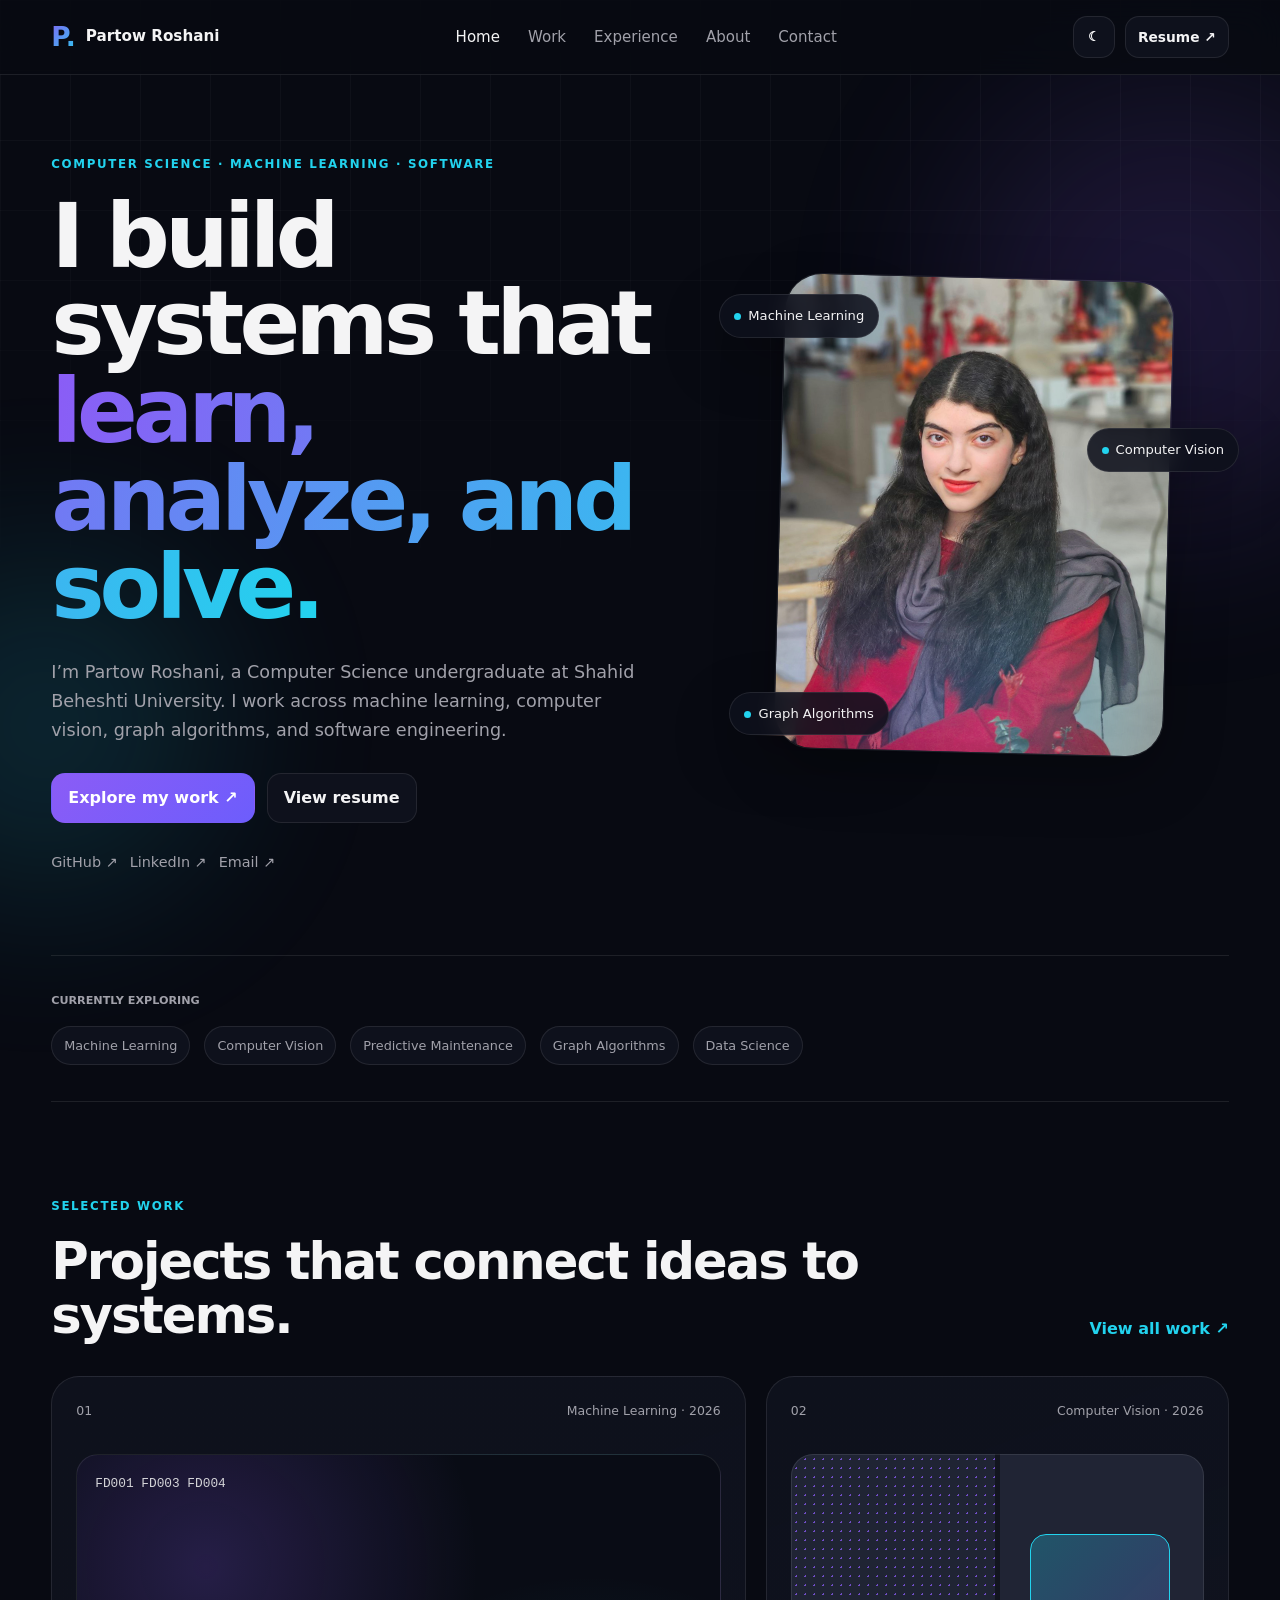
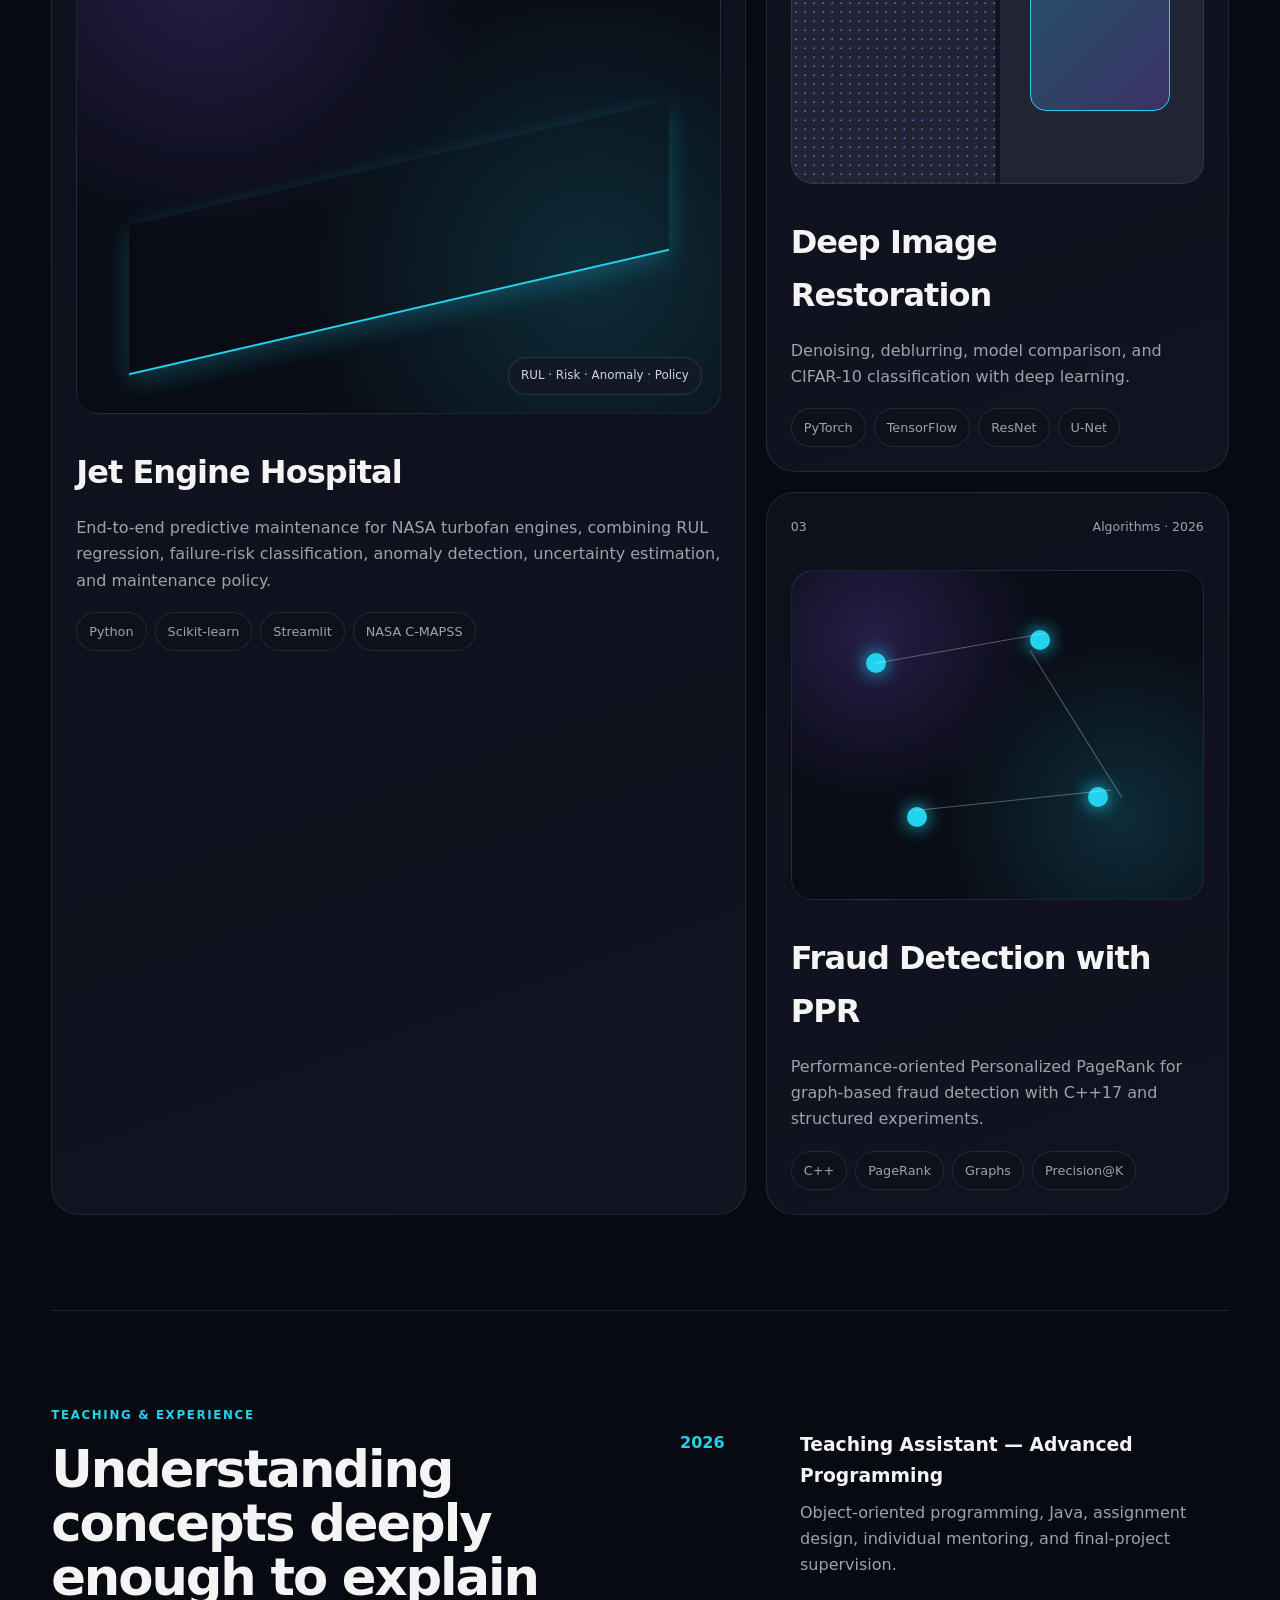
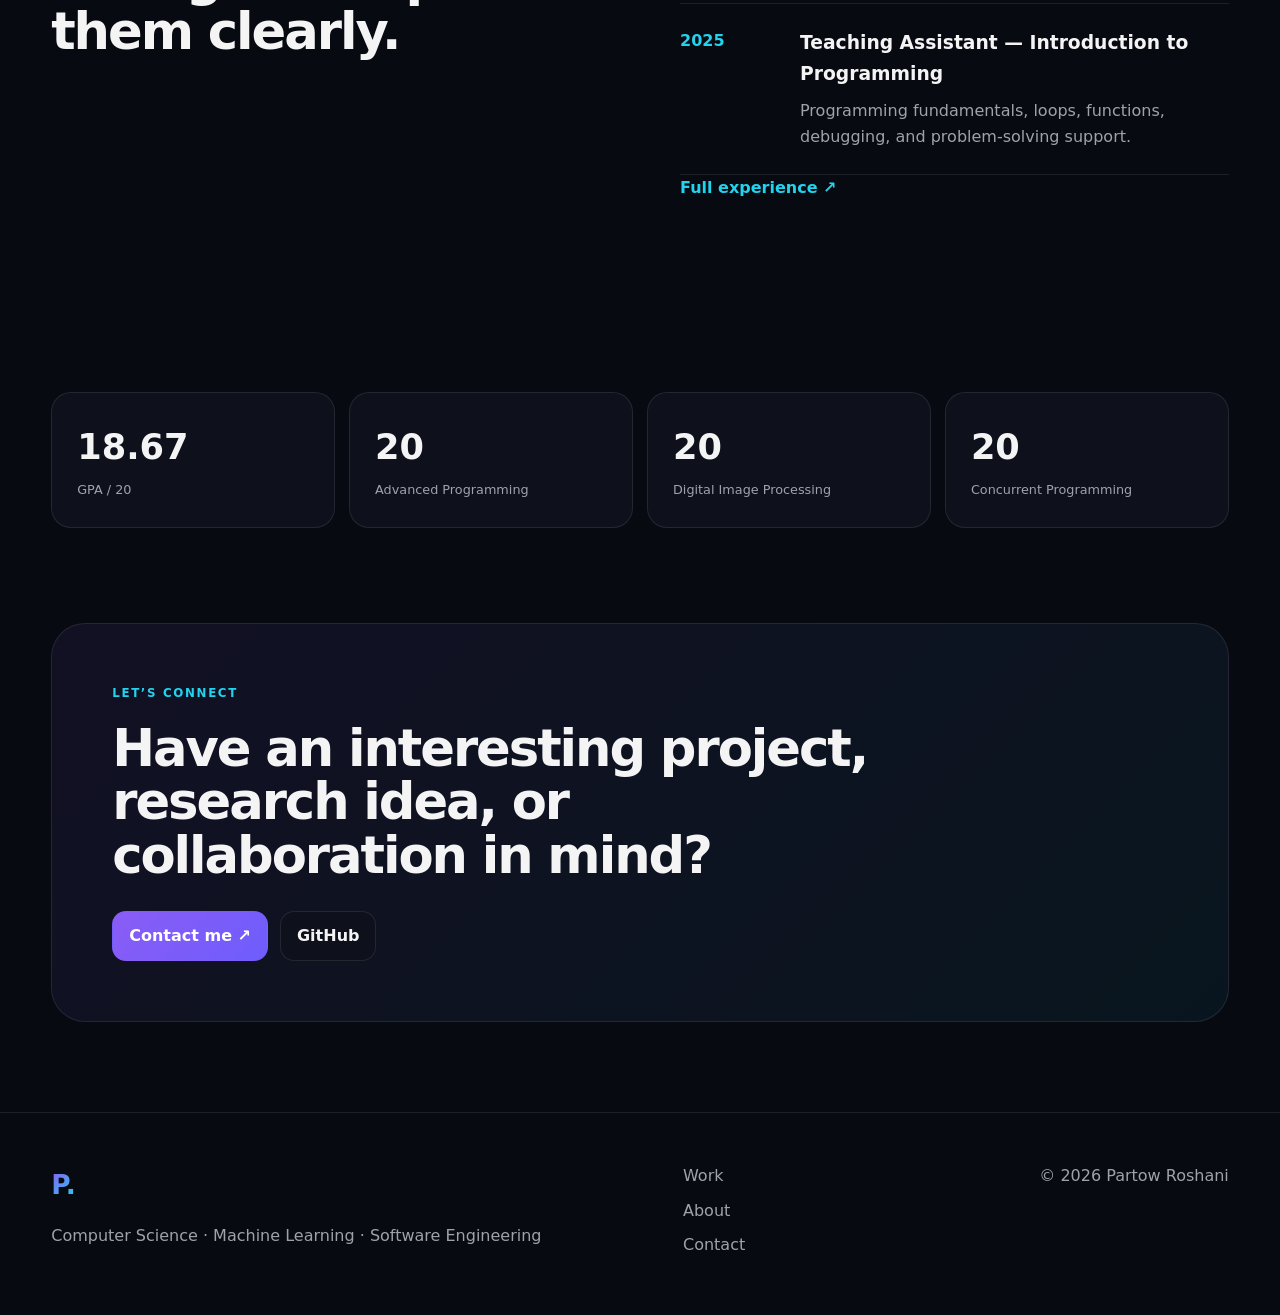
==== index.html @ c3c53855 "Build Portfolio V2" ====
<!doctype html><html lang="en"><head><meta charset="utf-8"><meta name="viewport" content="width=device-width,initial-scale=1"><title>Partow Roshani — Computer Science & Machine Learning</title><meta name="description" content="Partow Roshani — Computer Science undergraduate working on machine learning, computer vision, graph algorithms, and software engineering."><link rel="stylesheet" href="style.css"></head><body>
<div class="ambient ambient-one"></div><div class="ambient ambient-two"></div><div class="grid-noise"></div>
<header class="site-header"><div class="shell nav-wrap">
<a class="brand" href="index.html"><span class="brand-mark">P.</span><span class="brand-name">Partow Roshani</span></a>
<nav class="desktop-nav"><a class="active" href="index.html">Home</a><a class="" href="work.html">Work</a><a class="" href="experience.html">Experience</a><a class="" href="about.html">About</a><a class="" href="contact.html">Contact</a></nav>
<div class="nav-actions"><button id="themeBtn" class="icon-btn" type="button" aria-label="Toggle theme">☾</button><a class="button button-small" href="assets/PartowRoshani-Resume.pdf" target="_blank">Resume ↗</a></div>
</div></header>
<main><section class="hero shell"><div class="hero-copy reveal"><p class="eyebrow">COMPUTER SCIENCE · MACHINE LEARNING · SOFTWARE</p><h1>I build systems that <span class="gradient-text">learn, analyze, and solve.</span></h1><p class="hero-lede">I’m Partow Roshani, a Computer Science undergraduate at Shahid Beheshti University. I work across machine learning, computer vision, graph algorithms, and software engineering.</p><div class="hero-actions"><a class="button button-primary" href="work.html">Explore my work ↗</a><a class="button" href="assets/PartowRoshani-Resume.pdf" target="_blank">View resume</a></div><div class="social-row"><a href="https://github.com/PartowRoshani" target="_blank">GitHub ↗</a><a href="https://www.linkedin.com/in/partowroshani/" target="_blank">LinkedIn ↗</a><a href="mailto:roshanipartow@gmail.com">Email ↗</a></div></div>
<div class="hero-visual reveal"><div class="portrait-frame"><img src="assets/profile-hero.png" alt="Portrait of Partow Roshani"><div class="portrait-glow"></div></div><div class="floating-card card-ml"><span class="mini-dot"></span>Machine Learning</div><div class="floating-card card-cv"><span class="mini-dot"></span>Computer Vision</div><div class="floating-card card-graph"><span class="mini-dot"></span>Graph Algorithms</div><svg class="network" viewBox="0 0 420 420"><g class="network-lines"><line x1="65" y1="70" x2="180" y2="120"/><line x1="180" y1="120" x2="330" y2="80"/><line x1="180" y1="120" x2="240" y2="260"/><line x1="240" y1="260" x2="350" y2="310"/><line x1="240" y1="260" x2="95" y2="330"/></g><g class="network-nodes"><circle cx="65" cy="70" r="6"/><circle cx="180" cy="120" r="8"/><circle cx="330" cy="80" r="5"/><circle cx="240" cy="260" r="8"/><circle cx="350" cy="310" r="6"/><circle cx="95" cy="330" r="5"/></g></svg></div></section>
<section class="shell section section-tight reveal"><div class="section-label">CURRENTLY EXPLORING</div><div class="marquee-row"><span>Machine Learning</span><span>Computer Vision</span><span>Predictive Maintenance</span><span>Graph Algorithms</span><span>Data Science</span></div></section>
<section class="shell section reveal"><div class="section-head"><div><p class="eyebrow">SELECTED WORK</p><h2>Projects that connect ideas to systems.</h2></div><a class="text-link" href="work.html">View all work ↗</a></div><div class="featured-grid">
<a class="project-card project-card-large jet" href="projects/jet-engine-hospital.html"><div class="project-meta"><span>01</span><span>Machine Learning · 2026</span></div><div class="project-visual jet-visual"><div class="chart-line"></div><div class="status-pill">RUL · Risk · Anomaly · Policy</div></div><div class="project-copy"><h3>Jet Engine Hospital</h3><p>End-to-end predictive maintenance for NASA turbofan engines, combining RUL regression, failure-risk classification, anomaly detection, uncertainty estimation, and maintenance policy.</p><div class="tags"><span>Python</span><span>Scikit-learn</span><span>Streamlit</span><span>NASA C-MAPSS</span></div></div></a>
<a class="project-card image" href="projects/deep-image-restoration.html"><div class="project-meta"><span>02</span><span>Computer Vision · 2026</span></div><div class="project-visual image-visual"><div class="pixel-field"></div><div class="restore-window"></div></div><div class="project-copy"><h3>Deep Image Restoration</h3><p>Denoising, deblurring, model comparison, and CIFAR-10 classification with deep learning.</p><div class="tags"><span>PyTorch</span><span>TensorFlow</span><span>ResNet</span><span>U-Net</span></div></div></a>
<a class="project-card graph" href="projects/fraud-detection-ppr.html"><div class="project-meta"><span>03</span><span>Algorithms · 2026</span></div><div class="project-visual graph-visual"><div class="graph-node n1"></div><div class="graph-node n2"></div><div class="graph-node n3"></div><div class="graph-node n4"></div><div class="graph-edge e1"></div><div class="graph-edge e2"></div><div class="graph-edge e3"></div></div><div class="project-copy"><h3>Fraud Detection with PPR</h3><p>Performance-oriented Personalized PageRank for graph-based fraud detection with C++17 and structured experiments.</p><div class="tags"><span>C++</span><span>PageRank</span><span>Graphs</span><span>Precision@K</span></div></div></a>
</div></section>
<section class="shell section split-section reveal"><div><p class="eyebrow">TEACHING & EXPERIENCE</p><h2>Understanding concepts deeply enough to explain them clearly.</h2></div><div class="timeline-preview"><article><span class="timeline-year">2026</span><div><h3>Teaching Assistant — Advanced Programming</h3><p>Object-oriented programming, Java, assignment design, individual mentoring, and final-project supervision.</p></div></article><article><span class="timeline-year">2025</span><div><h3>Teaching Assistant — Introduction to Programming</h3><p>Programming fundamentals, loops, functions, debugging, and problem-solving support.</p></div></article><a class="text-link" href="experience.html">Full experience ↗</a></div></section>
<section class="shell section academic-strip reveal"><div><span class="metric">18.67</span><span class="metric-label">GPA / 20</span></div><div><span class="metric">20</span><span class="metric-label">Advanced Programming</span></div><div><span class="metric">20</span><span class="metric-label">Digital Image Processing</span></div><div><span class="metric">20</span><span class="metric-label">Concurrent Programming</span></div></section>
<section class="shell section cta-panel reveal"><p class="eyebrow">LET’S CONNECT</p><h2>Have an interesting project, research idea, or collaboration in mind?</h2><div class="hero-actions"><a class="button button-primary" href="contact.html">Contact me ↗</a><a class="button" href="https://github.com/PartowRoshani" target="_blank">GitHub</a></div></section></main><footer class="site-footer"><div class="shell footer-grid"><div><span class="brand-mark">P.</span><p>Computer Science · Machine Learning · Software Engineering</p></div><div class="footer-links"><a href="work.html">Work</a><a href="about.html">About</a><a href="contact.html">Contact</a></div><div class="footer-copy">© <span id="year"></span> Partow Roshani</div></div></footer><script src="script.js"></script></body></html>
---- style.css ----
:root{
  --bg:#080a12;--surface:#0e111c;--surface2:#151927;--text:#f4f4f5;--muted:#a1a1aa;
  --border:rgba(255,255,255,.09);--primary:#8b5cf6;--secondary:#22d3ee;--shadow:0 20px 60px rgba(0,0,0,.28);
}
:root[data-theme="light"]{
  --bg:#f6f7fb;--surface:#fff;--surface2:#eef1f7;--text:#111827;--muted:#5b6474;
  --border:rgba(17,24,39,.10);--shadow:0 20px 60px rgba(30,41,59,.10);
}
*{box-sizing:border-box}html{scroll-behavior:smooth}body{margin:0;background:var(--bg);color:var(--text);font-family:Inter,ui-sans-serif,system-ui,-apple-system,Segoe UI,Roboto,Arial;line-height:1.65;overflow-x:hidden}
a{color:inherit;text-decoration:none}.shell{width:min(1180px,92%);margin:auto}.site-header{position:sticky;top:0;z-index:20;background:color-mix(in srgb,var(--bg) 82%,transparent);backdrop-filter:blur(18px);border-bottom:1px solid var(--border)}
.nav-wrap{height:74px;display:flex;align-items:center;justify-content:space-between;gap:22px}.brand{display:flex;align-items:center;gap:10px;font-weight:800}.brand-mark{font-size:1.65rem;font-weight:900;background:linear-gradient(135deg,var(--primary),var(--secondary));-webkit-background-clip:text;color:transparent}.brand-name{font-size:.95rem}
.desktop-nav{display:flex;gap:28px;color:var(--muted);font-size:.94rem}.desktop-nav a:hover,.desktop-nav a.active{color:var(--text)}.nav-actions{display:flex;gap:10px;align-items:center}
.button,.icon-btn{display:inline-flex;align-items:center;justify-content:center;gap:8px;border:1px solid var(--border);background:var(--surface);color:var(--text);padding:11px 16px;border-radius:14px;font-weight:700;cursor:pointer;transition:.2s transform,.2s border-color}.button:hover,.icon-btn:hover{transform:translateY(-2px);border-color:color-mix(in srgb,var(--primary) 55%,var(--border))}
.button-primary{background:linear-gradient(135deg,var(--primary),#6d5dfc);border-color:transparent;color:white}.button-small{padding:9px 12px;font-size:.86rem}.icon-btn{width:42px;height:42px;padding:0}
.ambient{position:fixed;border-radius:50%;filter:blur(100px);opacity:.16;pointer-events:none;z-index:-2}.ambient-one{width:430px;height:430px;background:var(--primary);right:-110px;top:90px}.ambient-two{width:330px;height:330px;background:var(--secondary);left:-120px;top:560px}.grid-noise{position:fixed;inset:0;pointer-events:none;z-index:-3;background-image:linear-gradient(var(--border) 1px,transparent 1px),linear-gradient(90deg,var(--border) 1px,transparent 1px);background-size:70px 70px;mask-image:linear-gradient(to bottom,rgba(0,0,0,.42),transparent 72%)}
.hero{min-height:calc(100vh - 74px);display:grid;grid-template-columns:1.08fr .92fr;gap:70px;align-items:center;padding:80px 0}.eyebrow{letter-spacing:.14em;font-size:.74rem;font-weight:800;color:var(--secondary);margin:0 0 18px}.hero h1,.page-hero h1{font-size:clamp(3rem,7vw,6.5rem);line-height:.98;letter-spacing:-.055em;margin:0 0 26px;max-width:920px}.gradient-text{background:linear-gradient(100deg,var(--primary),var(--secondary));-webkit-background-clip:text;color:transparent}.hero-lede{font-size:1.1rem;color:var(--muted);max-width:680px}.hero-actions,.social-row{display:flex;gap:12px;flex-wrap:wrap;margin-top:28px}.social-row{font-size:.9rem;color:var(--muted)}.social-row a:hover{color:var(--text)}
.hero-visual{position:relative;min-height:580px;display:grid;place-items:center}.portrait-frame{position:relative;width:min(390px,80vw);aspect-ratio:.82;border-radius:38px;overflow:hidden;border:1px solid var(--border);box-shadow:var(--shadow);transform:rotate(1.5deg)}.portrait-frame img{width:100%;height:100%;object-fit:cover}.portrait-glow{position:absolute;inset:auto 10% -15% 10%;height:45%;background:linear-gradient(90deg,var(--primary),var(--secondary));filter:blur(60px);opacity:.32}
.network{position:absolute;width:96%;height:96%;z-index:-1}.network-lines line{stroke:color-mix(in srgb,var(--secondary) 45%,transparent);stroke-width:1.3}.network-nodes circle{fill:var(--secondary);filter:drop-shadow(0 0 7px var(--secondary))}
.floating-card{position:absolute;background:color-mix(in srgb,var(--surface) 88%,transparent);border:1px solid var(--border);padding:10px 14px;border-radius:999px;font-size:.82rem;box-shadow:var(--shadow);backdrop-filter:blur(12px)}.card-ml{top:12%;left:0}.card-cv{right:-2%;top:35%}.card-graph{left:2%;bottom:12%}.mini-dot{display:inline-block;width:7px;height:7px;background:var(--secondary);border-radius:50%;margin-right:7px}
.section{padding:95px 0}.section-tight{padding:36px 0;border-top:1px solid var(--border);border-bottom:1px solid var(--border)}.section-label{font-size:.7rem;font-weight:800;color:var(--muted);margin-bottom:16px}.marquee-row{display:flex;flex-wrap:wrap;gap:14px}.marquee-row span,.tags span,.skill-chip{padding:8px 12px;border:1px solid var(--border);border-radius:999px;background:var(--surface);font-size:.8rem;color:var(--muted)}
.section-head{display:flex;justify-content:space-between;align-items:end;gap:30px;margin-bottom:34px}.section-head h2,.split-section h2,.cta-panel h2{font-size:clamp(2rem,4vw,4rem);letter-spacing:-.04em;line-height:1.05;margin:0;max-width:820px}.text-link{color:var(--secondary);font-weight:700}
.featured-grid{display:grid;grid-template-columns:1.2fr .8fr;gap:20px}.project-card{display:block;border:1px solid var(--border);background:linear-gradient(160deg,var(--surface),color-mix(in srgb,var(--surface2) 70%,transparent));border-radius:28px;padding:24px;overflow:hidden;min-height:460px;transition:.25s transform,.25s border-color}.project-card:hover{transform:translateY(-6px);border-color:color-mix(in srgb,var(--primary) 50%,var(--border))}.project-card-large{grid-row:span 2;min-height:940px}.project-meta{display:flex;justify-content:space-between;color:var(--muted);font-size:.78rem}.project-visual{height:330px;margin:32px 0;border-radius:22px;border:1px solid var(--border);position:relative;overflow:hidden;background:radial-gradient(circle at 20% 20%,rgba(139,92,246,.22),transparent 40%),radial-gradient(circle at 80% 75%,rgba(34,211,238,.16),transparent 45%),#090c15}.project-card-large .project-visual{height:560px}.project-copy h3{font-size:2rem;margin:8px 0 10px;letter-spacing:-.03em}.project-copy p{color:var(--muted)}.tags{display:flex;gap:8px;flex-wrap:wrap;margin-top:18px}
.jet-visual:before{content:"FD001   FD003   FD004";position:absolute;top:18px;left:18px;color:#d4d4d8;font-family:monospace;font-size:.8rem}.chart-line{position:absolute;left:8%;right:8%;bottom:18%;height:150px;border-bottom:2px solid #22d3ee;transform:skewY(-13deg);box-shadow:0 8px 26px rgba(34,211,238,.25)}.status-pill{position:absolute;right:18px;bottom:18px;background:#111827;border:1px solid rgba(255,255,255,.12);padding:8px 12px;border-radius:999px;font-size:.74rem;color:#d4d4d8}
.image-visual{background:linear-gradient(90deg,#202434 0 49.5%,#12151e 49.5% 50.5%,#202434 50.5%)}.pixel-field{position:absolute;inset:0 50% 0 0;background-image:radial-gradient(circle,rgba(139,92,246,.75) 1px,transparent 1px);background-size:9px 9px}.restore-window{position:absolute;width:34%;height:54%;right:8%;top:24%;border:1px solid var(--secondary);border-radius:16px;background:linear-gradient(135deg,rgba(34,211,238,.28),rgba(139,92,246,.25))}
.graph-visual .graph-node{position:absolute;width:20px;height:20px;border-radius:50%;background:var(--secondary);box-shadow:0 0 18px var(--secondary)}.n1{left:18%;top:25%}.n2{left:58%;top:18%}.n3{left:72%;top:66%}.n4{left:28%;top:72%}.graph-edge{position:absolute;height:1px;background:rgba(255,255,255,.3);transform-origin:left center}.e1{width:42%;left:20%;top:28%;transform:rotate(-10deg)}.e2{width:42%;left:58%;top:24%;transform:rotate(58deg)}.e3{width:48%;left:30%;top:73%;transform:rotate(-6deg)}
.split-section{display:grid;grid-template-columns:1fr 1fr;gap:80px;border-top:1px solid var(--border)}.timeline-preview article,.timeline-item{display:grid;grid-template-columns:100px 1fr;gap:20px;padding:24px 0;border-bottom:1px solid var(--border)}.timeline-year{color:var(--secondary);font-weight:800}.timeline-preview h3,.timeline-item h3{margin:0 0 8px}.timeline-preview p,.timeline-item p{margin:0;color:var(--muted)}
.academic-strip{display:grid;grid-template-columns:repeat(4,1fr);gap:14px}.academic-strip>div{padding:25px;border:1px solid var(--border);border-radius:20px;background:var(--surface)}.metric{display:block;font-size:2.2rem;font-weight:900}.metric-label{font-size:.8rem;color:var(--muted)}
.cta-panel{border:1px solid var(--border);border-radius:34px;background:linear-gradient(135deg,rgba(139,92,246,.08),rgba(34,211,238,.06));padding:60px;margin-bottom:90px}
.page-hero{padding:110px 0 60px}.page-hero p.lede{max-width:760px;color:var(--muted);font-size:1.1rem}.work-grid{display:grid;grid-template-columns:repeat(2,1fr);gap:20px}.work-grid .project-card{min-height:520px}.case-hero-image{width:100%;border:1px solid var(--border);border-radius:28px;margin:32px 0 70px;box-shadow:var(--shadow)}.case-meta{display:grid;grid-template-columns:repeat(4,1fr);gap:12px;margin:30px 0}.case-meta div{padding:18px;border:1px solid var(--border);border-radius:16px;background:var(--surface)}.case-meta span{display:block;color:var(--muted);font-size:.76rem;margin-bottom:5px}.case-section{padding:55px 0;border-top:1px solid var(--border)}.case-section h2{font-size:2.2rem;margin:0 0 20px}.case-section p{color:var(--muted);max-width:850px}.case-grid{display:grid;grid-template-columns:repeat(2,1fr);gap:18px;margin-top:25px}.case-grid img{width:100%;border-radius:18px;border:1px solid var(--border);background:white}.pipeline{display:grid;grid-template-columns:repeat(4,1fr);gap:10px;margin-top:28px}.pipeline span{padding:18px;border:1px solid var(--border);border-radius:16px;background:var(--surface);text-align:center;font-size:.83rem}
.about-grid{display:grid;grid-template-columns:.8fr 1.2fr;gap:60px;align-items:start}.about-photo{width:100%;border-radius:30px;border:1px solid var(--border);box-shadow:var(--shadow)}.bio-card{padding:30px;border:1px solid var(--border);border-radius:24px;background:var(--surface)}.bio-card h2{font-size:2.3rem;margin-top:0}.bio-card p{color:var(--muted)}.skill-groups{display:grid;grid-template-columns:repeat(2,1fr);gap:16px}.skill-group{padding:22px;border:1px solid var(--border);border-radius:20px;background:var(--surface)}.skill-group h3{margin-top:0}.skill-row{display:flex;gap:8px;flex-wrap:wrap}
.contact-grid{display:grid;grid-template-columns:1fr 1fr;gap:40px}.contact-card{padding:28px;border:1px solid var(--border);border-radius:24px;background:var(--surface)}.contact-card a{display:block;padding:12px 0;border-bottom:1px solid var(--border);color:var(--secondary)}
.site-footer{border-top:1px solid var(--border);padding:50px 0;color:var(--muted)}.footer-grid{display:grid;grid-template-columns:1.4fr .6fr .6fr;gap:30px}.footer-links{display:flex;flex-direction:column;gap:8px}.footer-copy{text-align:right}
.reveal{opacity:0;transform:translateY(24px);transition:opacity .7s ease,transform .7s ease}.reveal.visible{opacity:1;transform:none}
@media(max-width:900px){.desktop-nav{display:none}.hero,.split-section,.about-grid,.contact-grid{grid-template-columns:1fr}.hero{padding-top:50px}.hero-visual{min-height:480px}.featured-grid,.work-grid{grid-template-columns:1fr}.project-card-large{grid-row:auto;min-height:650px}.project-card-large .project-visual{height:400px}.academic-strip{grid-template-columns:repeat(2,1fr)}.case-meta{grid-template-columns:repeat(2,1fr)}.case-grid{grid-template-columns:1fr}.pipeline{grid-template-columns:repeat(2,1fr)}.footer-grid{grid-template-columns:1fr}.footer-copy{text-align:left}}
@media(max-width:580px){.brand-name{display:none}.hero h1,.page-hero h1{font-size:3.1rem}.hero-visual{min-height:410px}.floating-card{font-size:.7rem}.section{padding:70px 0}.section-head{align-items:start;flex-direction:column}.academic-strip,.skill-groups,.case-meta,.pipeline{grid-template-columns:1fr}.cta-panel{padding:34px 24px}.timeline-preview article,.timeline-item{grid-template-columns:1fr}.nav-actions .button-small{display:none}}
@media(prefers-reduced-motion:reduce){*{scroll-behavior:auto!important;transition:none!important}.reveal{opacity:1;transform:none}}
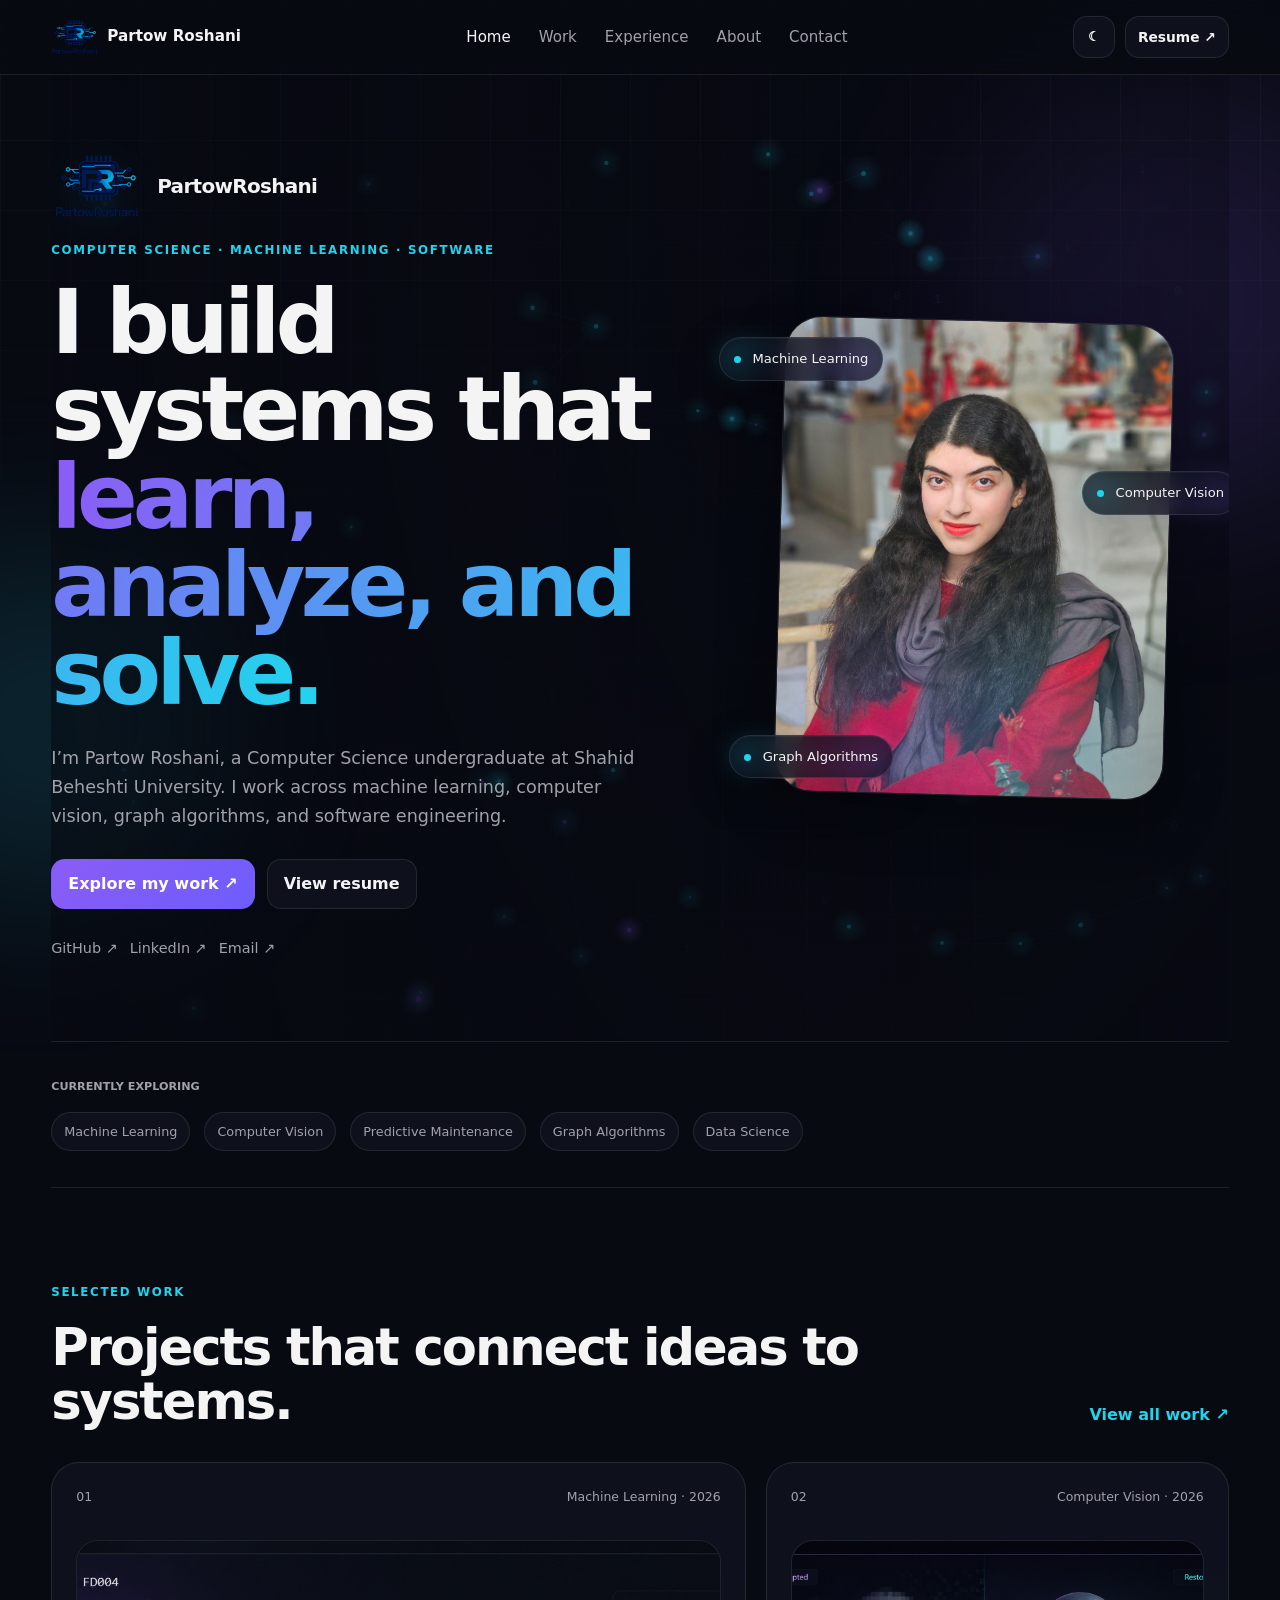
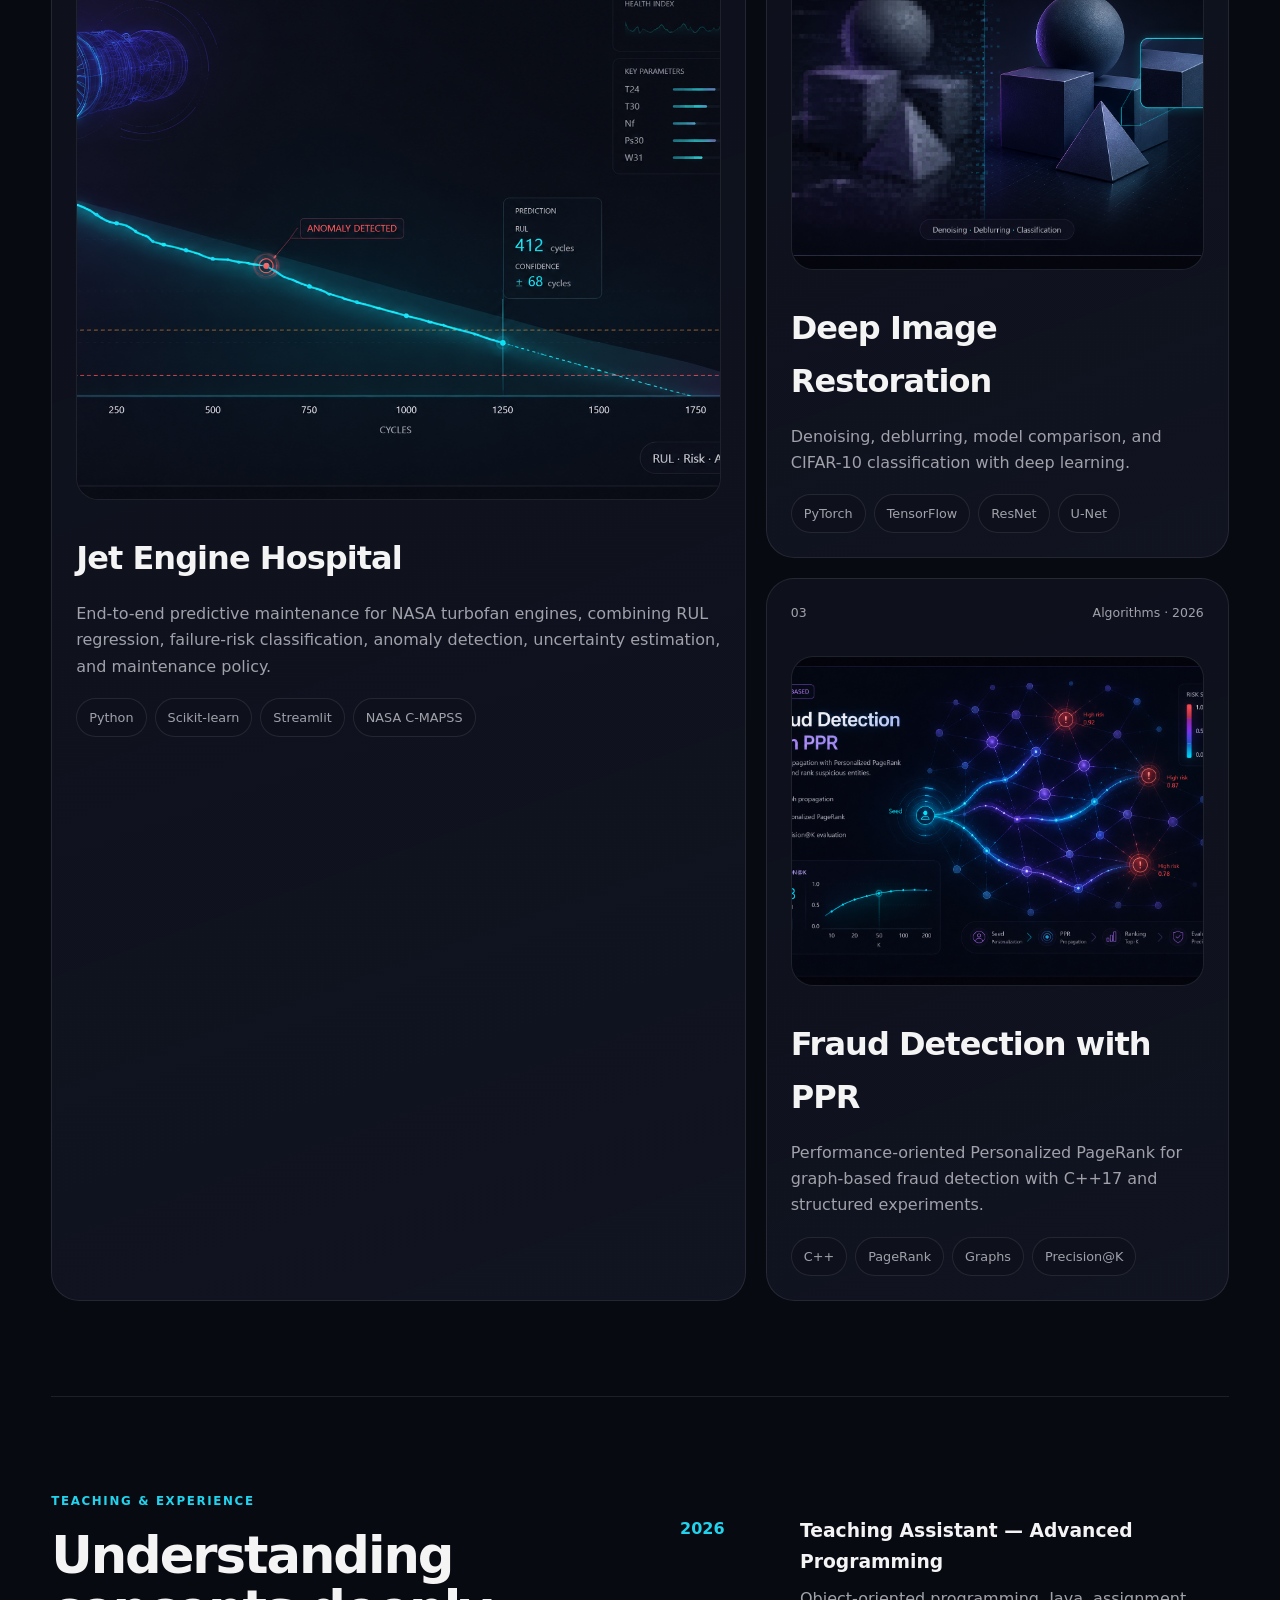
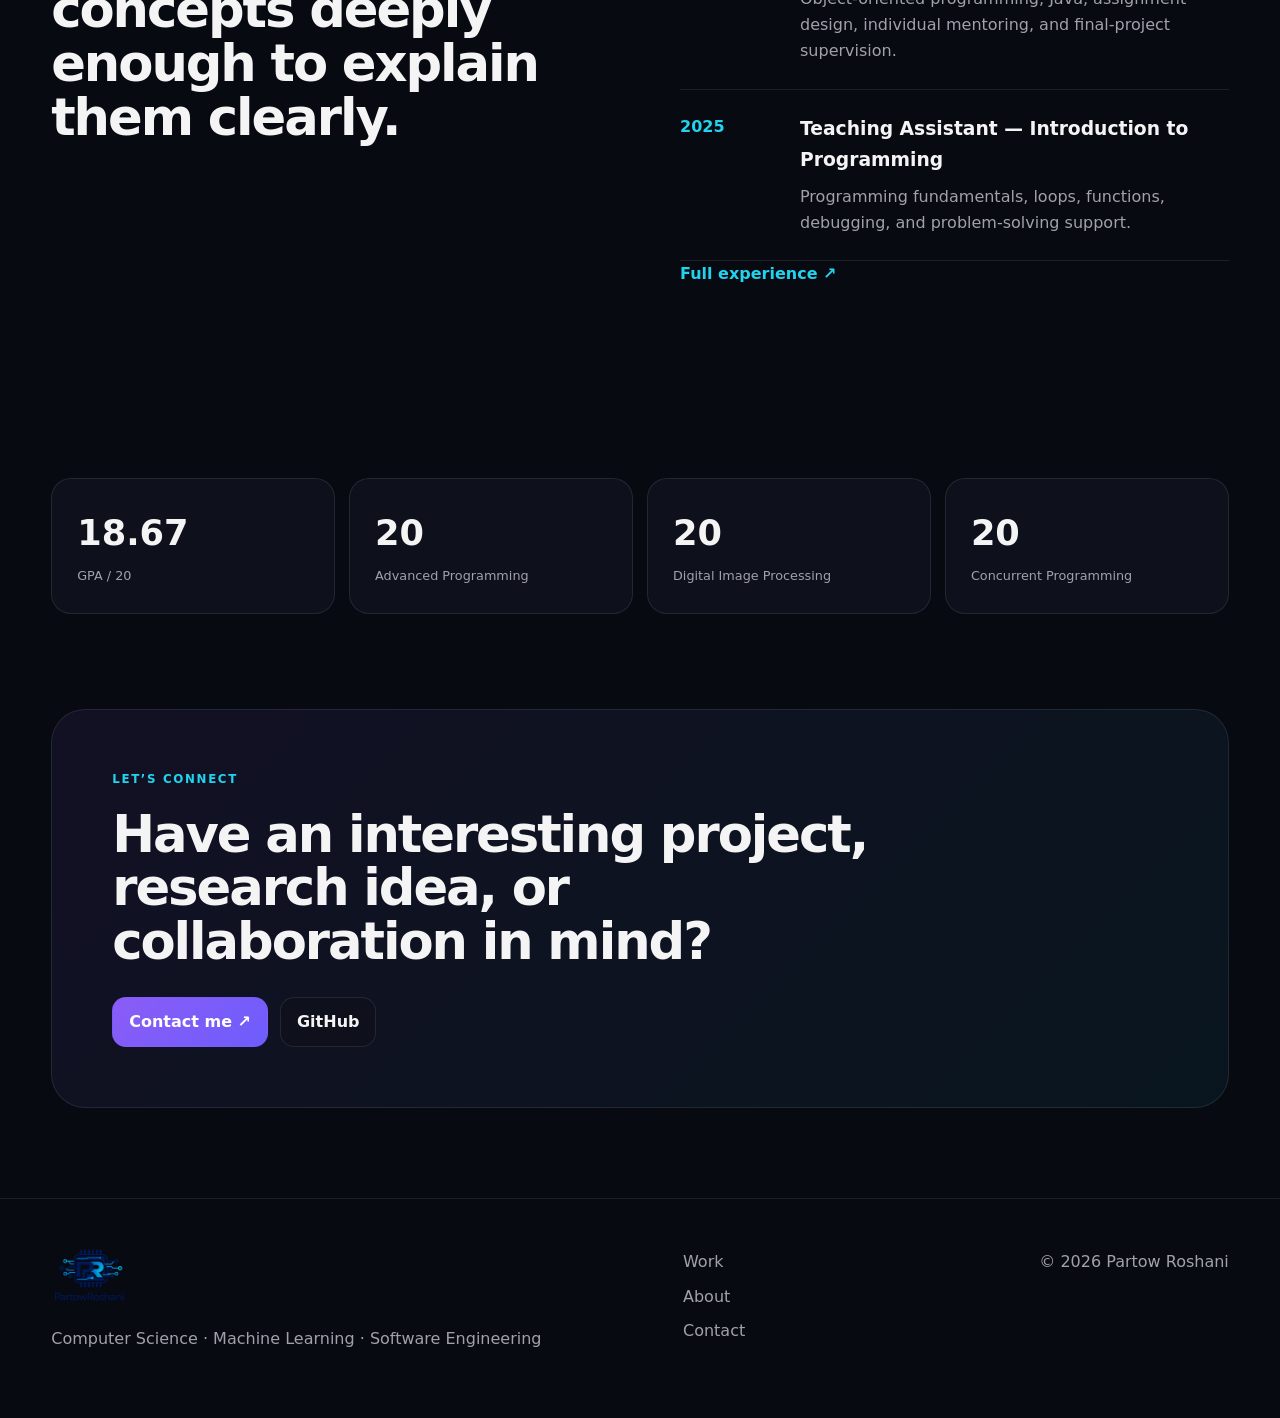
==== commit 9219077e: "Update About page portrait" ====
--- a/index.html
+++ b/index.html
@@ -1,18 +1,670 @@
-<!doctype html><html lang="en"><head><meta charset="utf-8"><meta name="viewport" content="width=device-width,initial-scale=1"><title>Partow Roshani — Computer Science & Machine Learning</title><meta name="description" content="Partow Roshani — Computer Science undergraduate working on machine learning, computer vision, graph algorithms, and software engineering."><link rel="stylesheet" href="style.css"></head><body>
-<div class="ambient ambient-one"></div><div class="ambient ambient-two"></div><div class="grid-noise"></div>
-<header class="site-header"><div class="shell nav-wrap">
-<a class="brand" href="index.html"><span class="brand-mark">P.</span><span class="brand-name">Partow Roshani</span></a>
-<nav class="desktop-nav"><a class="active" href="index.html">Home</a><a class="" href="work.html">Work</a><a class="" href="experience.html">Experience</a><a class="" href="about.html">About</a><a class="" href="contact.html">Contact</a></nav>
-<div class="nav-actions"><button id="themeBtn" class="icon-btn" type="button" aria-label="Toggle theme">☾</button><a class="button button-small" href="assets/PartowRoshani-Resume.pdf" target="_blank">Resume ↗</a></div>
-</div></header>
-<main><section class="hero shell"><div class="hero-copy reveal"><p class="eyebrow">COMPUTER SCIENCE · MACHINE LEARNING · SOFTWARE</p><h1>I build systems that <span class="gradient-text">learn, analyze, and solve.</span></h1><p class="hero-lede">I’m Partow Roshani, a Computer Science undergraduate at Shahid Beheshti University. I work across machine learning, computer vision, graph algorithms, and software engineering.</p><div class="hero-actions"><a class="button button-primary" href="work.html">Explore my work ↗</a><a class="button" href="assets/PartowRoshani-Resume.pdf" target="_blank">View resume</a></div><div class="social-row"><a href="https://github.com/PartowRoshani" target="_blank">GitHub ↗</a><a href="https://www.linkedin.com/in/partowroshani/" target="_blank">LinkedIn ↗</a><a href="mailto:roshanipartow@gmail.com">Email ↗</a></div></div>
-<div class="hero-visual reveal"><div class="portrait-frame"><img src="assets/profile-hero.png" alt="Portrait of Partow Roshani"><div class="portrait-glow"></div></div><div class="floating-card card-ml"><span class="mini-dot"></span>Machine Learning</div><div class="floating-card card-cv"><span class="mini-dot"></span>Computer Vision</div><div class="floating-card card-graph"><span class="mini-dot"></span>Graph Algorithms</div><svg class="network" viewBox="0 0 420 420"><g class="network-lines"><line x1="65" y1="70" x2="180" y2="120"/><line x1="180" y1="120" x2="330" y2="80"/><line x1="180" y1="120" x2="240" y2="260"/><line x1="240" y1="260" x2="350" y2="310"/><line x1="240" y1="260" x2="95" y2="330"/></g><g class="network-nodes"><circle cx="65" cy="70" r="6"/><circle cx="180" cy="120" r="8"/><circle cx="330" cy="80" r="5"/><circle cx="240" cy="260" r="8"/><circle cx="350" cy="310" r="6"/><circle cx="95" cy="330" r="5"/></g></svg></div></section>
-<section class="shell section section-tight reveal"><div class="section-label">CURRENTLY EXPLORING</div><div class="marquee-row"><span>Machine Learning</span><span>Computer Vision</span><span>Predictive Maintenance</span><span>Graph Algorithms</span><span>Data Science</span></div></section>
-<section class="shell section reveal"><div class="section-head"><div><p class="eyebrow">SELECTED WORK</p><h2>Projects that connect ideas to systems.</h2></div><a class="text-link" href="work.html">View all work ↗</a></div><div class="featured-grid">
-<a class="project-card project-card-large jet" href="projects/jet-engine-hospital.html"><div class="project-meta"><span>01</span><span>Machine Learning · 2026</span></div><div class="project-visual jet-visual"><div class="chart-line"></div><div class="status-pill">RUL · Risk · Anomaly · Policy</div></div><div class="project-copy"><h3>Jet Engine Hospital</h3><p>End-to-end predictive maintenance for NASA turbofan engines, combining RUL regression, failure-risk classification, anomaly detection, uncertainty estimation, and maintenance policy.</p><div class="tags"><span>Python</span><span>Scikit-learn</span><span>Streamlit</span><span>NASA C-MAPSS</span></div></div></a>
-<a class="project-card image" href="projects/deep-image-restoration.html"><div class="project-meta"><span>02</span><span>Computer Vision · 2026</span></div><div class="project-visual image-visual"><div class="pixel-field"></div><div class="restore-window"></div></div><div class="project-copy"><h3>Deep Image Restoration</h3><p>Denoising, deblurring, model comparison, and CIFAR-10 classification with deep learning.</p><div class="tags"><span>PyTorch</span><span>TensorFlow</span><span>ResNet</span><span>U-Net</span></div></div></a>
-<a class="project-card graph" href="projects/fraud-detection-ppr.html"><div class="project-meta"><span>03</span><span>Algorithms · 2026</span></div><div class="project-visual graph-visual"><div class="graph-node n1"></div><div class="graph-node n2"></div><div class="graph-node n3"></div><div class="graph-node n4"></div><div class="graph-edge e1"></div><div class="graph-edge e2"></div><div class="graph-edge e3"></div></div><div class="project-copy"><h3>Fraud Detection with PPR</h3><p>Performance-oriented Personalized PageRank for graph-based fraud detection with C++17 and structured experiments.</p><div class="tags"><span>C++</span><span>PageRank</span><span>Graphs</span><span>Precision@K</span></div></div></a>
-</div></section>
-<section class="shell section split-section reveal"><div><p class="eyebrow">TEACHING & EXPERIENCE</p><h2>Understanding concepts deeply enough to explain them clearly.</h2></div><div class="timeline-preview"><article><span class="timeline-year">2026</span><div><h3>Teaching Assistant — Advanced Programming</h3><p>Object-oriented programming, Java, assignment design, individual mentoring, and final-project supervision.</p></div></article><article><span class="timeline-year">2025</span><div><h3>Teaching Assistant — Introduction to Programming</h3><p>Programming fundamentals, loops, functions, debugging, and problem-solving support.</p></div></article><a class="text-link" href="experience.html">Full experience ↗</a></div></section>
-<section class="shell section academic-strip reveal"><div><span class="metric">18.67</span><span class="metric-label">GPA / 20</span></div><div><span class="metric">20</span><span class="metric-label">Advanced Programming</span></div><div><span class="metric">20</span><span class="metric-label">Digital Image Processing</span></div><div><span class="metric">20</span><span class="metric-label">Concurrent Programming</span></div></section>
-<section class="shell section cta-panel reveal"><p class="eyebrow">LET’S CONNECT</p><h2>Have an interesting project, research idea, or collaboration in mind?</h2><div class="hero-actions"><a class="button button-primary" href="contact.html">Contact me ↗</a><a class="button" href="https://github.com/PartowRoshani" target="_blank">GitHub</a></div></section></main><footer class="site-footer"><div class="shell footer-grid"><div><span class="brand-mark">P.</span><p>Computer Science · Machine Learning · Software Engineering</p></div><div class="footer-links"><a href="work.html">Work</a><a href="about.html">About</a><a href="contact.html">Contact</a></div><div class="footer-copy">© <span id="year"></span> Partow Roshani</div></div></footer><script src="script.js"></script></body></html>+<!doctype html>
+<html lang="en">
+<head>
+    <meta charset="utf-8">
+    <meta name="viewport" content="width=device-width,initial-scale=1">
+
+    <title>Partow Roshani — Computer Science & Machine Learning</title>
+
+    <meta
+        name="description"
+        content="Partow Roshani — Computer Science undergraduate working on machine learning, computer vision, graph algorithms, and software engineering."
+    >
+
+    <link rel="stylesheet" href="style.css">
+    <link rel="stylesheet" href="portfolio-v2-enhancements.css">
+    <link rel="stylesheet" href="hero-tech.css">
+</head>
+
+<body>
+
+<div class="ambient ambient-one"></div>
+<div class="ambient ambient-two"></div>
+<div class="grid-noise"></div>
+
+
+<!-- =========================
+     HEADER
+========================= -->
+
+<header class="site-header">
+
+    <div class="shell nav-wrap">
+
+        <a class="brand" href="index.html">
+            <span class="brand-mark"></span>
+            <span class="brand-name">Partow Roshani</span>
+        </a>
+
+        <nav class="desktop-nav">
+            <a class="active" href="index.html">Home</a>
+            <a href="work.html">Work</a>
+            <a href="experience.html">Experience</a>
+            <a href="about.html">About</a>
+            <a href="contact.html">Contact</a>
+        </nav>
+
+        <div class="nav-actions">
+
+            <button
+                id="themeBtn"
+                class="icon-btn"
+                type="button"
+                aria-label="Toggle theme"
+            >
+                ☾
+            </button>
+
+            <a
+                class="button button-small"
+                href="assets/PartowRoshani-Resume.pdf"
+                target="_blank"
+            >
+                Resume ↗
+            </a>
+
+        </div>
+
+    </div>
+
+</header>
+
+
+<main>
+
+
+<!-- =========================
+     HERO
+========================= -->
+
+<section class="hero shell hero-tech">
+
+    <div class="hero-tech-bg" aria-hidden="true">
+        <canvas id="heroTechCanvas"></canvas>
+        <div class="hero-tech-vignette"></div>
+    </div>
+
+    <div class="hero-copy reveal" style="position:relative;z-index:2;">
+
+        <div class="hero-brand-lockup">
+
+            <span class="hero-logo-mark"></span>
+
+            <span class="hero-logo-word">
+                PartowRoshani
+            </span>
+
+        </div>
+
+        <p class="eyebrow">
+            COMPUTER SCIENCE · MACHINE LEARNING · SOFTWARE
+        </p>
+
+        <h1>
+            I build systems that
+            <span class="gradient-text">
+                learn, analyze, and solve.
+            </span>
+        </h1>
+
+        <p class="hero-lede">
+            I’m Partow Roshani, a Computer Science undergraduate at
+            Shahid Beheshti University. I work across machine learning,
+            computer vision, graph algorithms, and software engineering.
+        </p>
+
+        <div class="hero-actions">
+
+            <a
+                class="button button-primary"
+                href="work.html"
+            >
+                Explore my work ↗
+            </a>
+
+            <a
+                class="button"
+                href="assets/PartowRoshani-Resume.pdf"
+                target="_blank"
+            >
+                View resume
+            </a>
+
+        </div>
+
+        <div class="social-row">
+
+            <a
+                href="https://github.com/PartowRoshani"
+                target="_blank"
+            >
+                GitHub ↗
+            </a>
+
+            <a
+                href="https://www.linkedin.com/in/partowroshani/"
+                target="_blank"
+            >
+                LinkedIn ↗
+            </a>
+
+            <a href="mailto:roshanipartow@gmail.com">
+                Email ↗
+            </a>
+
+        </div>
+
+    </div>
+
+
+    <div class="hero-visual reveal" style="position:relative;z-index:2;">
+
+        <div class="portrait-frame">
+
+            <img
+                src="assets/profile-hero.png"
+                alt="Portrait of Partow Roshani"
+            >
+
+            <div class="portrait-glow"></div>
+
+        </div>
+
+
+        <div class="floating-card card-ml">
+            <span class="mini-dot"></span>
+            Machine Learning
+        </div>
+
+        <div class="floating-card card-cv">
+            <span class="mini-dot"></span>
+            Computer Vision
+        </div>
+
+        <div class="floating-card card-graph">
+            <span class="mini-dot"></span>
+            Graph Algorithms
+        </div>
+
+
+        <svg
+            class="network"
+            viewBox="0 0 420 420"
+        >
+
+            <g class="network-lines">
+
+                <line x1="65" y1="70" x2="180" y2="120"/>
+                <line x1="180" y1="120" x2="330" y2="80"/>
+                <line x1="180" y1="120" x2="240" y2="260"/>
+                <line x1="240" y1="260" x2="350" y2="310"/>
+                <line x1="240" y1="260" x2="95" y2="330"/>
+
+            </g>
+
+            <g class="network-nodes">
+
+                <circle cx="65" cy="70" r="6"/>
+                <circle cx="180" cy="120" r="8"/>
+                <circle cx="330" cy="80" r="5"/>
+                <circle cx="240" cy="260" r="8"/>
+                <circle cx="350" cy="310" r="6"/>
+                <circle cx="95" cy="330" r="5"/>
+
+            </g>
+
+        </svg>
+
+    </div>
+
+</section>
+
+
+<!-- =========================
+     CURRENTLY EXPLORING
+========================= -->
+
+<section class="shell section section-tight reveal">
+
+    <div class="section-label">
+        CURRENTLY EXPLORING
+    </div>
+
+    <div class="marquee-row">
+
+        <span>Machine Learning</span>
+        <span>Computer Vision</span>
+        <span>Predictive Maintenance</span>
+        <span>Graph Algorithms</span>
+        <span>Data Science</span>
+
+    </div>
+
+</section>
+
+
+<!-- =========================
+     SELECTED WORK
+========================= -->
+
+<section class="shell section reveal">
+
+    <div class="section-head">
+
+        <div>
+
+            <p class="eyebrow">
+                SELECTED WORK
+            </p>
+
+            <h2>
+                Projects that connect ideas to systems.
+            </h2>
+
+        </div>
+
+        <a
+            class="text-link"
+            href="work.html"
+        >
+            View all work ↗
+        </a>
+
+    </div>
+
+
+    <div class="featured-grid">
+
+
+        <!-- =========================
+             JET ENGINE HOSPITAL
+        ========================= -->
+
+        <a
+            class="project-card project-card-large jet"
+            href="projects/jet-engine-hospital.html"
+        >
+
+            <div class="project-meta">
+
+                <span>01</span>
+                <span>Machine Learning · 2026</span>
+
+            </div>
+
+
+            <div class="project-visual project-visual-image" style="overflow:hidden;background:#090c15;">
+                <img
+                    src="assets/projects/jet-engine/card-visual.png"
+                    alt="Jet Engine Hospital predictive maintenance visual"
+                    style="width:100%;height:100%;object-fit:cover;display:block;border-radius:inherit;"
+                >
+            </div>
+
+
+            <div class="project-copy">
+
+                <h3>
+                    Jet Engine Hospital
+                </h3>
+
+                <p>
+                    End-to-end predictive maintenance for NASA turbofan
+                    engines, combining RUL regression, failure-risk
+                    classification, anomaly detection, uncertainty
+                    estimation, and maintenance policy.
+                </p>
+
+                <div class="tags">
+
+                    <span>Python</span>
+                    <span>Scikit-learn</span>
+                    <span>Streamlit</span>
+                    <span>NASA C-MAPSS</span>
+
+                </div>
+
+            </div>
+
+        </a>
+
+
+        <!-- =========================
+             DEEP IMAGE RESTORATION
+        ========================= -->
+
+        <a
+            class="project-card image"
+            href="projects/deep-image-restoration.html"
+        >
+
+            <div class="project-meta">
+
+                <span>02</span>
+                <span>Computer Vision · 2026</span>
+
+            </div>
+
+
+            <div class="project-visual project-visual-image" style="overflow:hidden;background:#090c15;">
+                <img
+                    src="assets/projects/image-restoration/card-visual.png"
+                    alt="Deep Image Restoration before and after visual"
+                    style="width:100%;height:100%;object-fit:cover;display:block;border-radius:inherit;"
+                >
+            </div>
+
+
+            <div class="project-copy">
+
+                <h3>
+                    Deep Image Restoration
+                </h3>
+
+                <p>
+                    Denoising, deblurring, model comparison, and
+                    CIFAR-10 classification with deep learning.
+                </p>
+
+                <div class="tags">
+
+                    <span>PyTorch</span>
+                    <span>TensorFlow</span>
+                    <span>ResNet</span>
+                    <span>U-Net</span>
+
+                </div>
+
+            </div>
+
+        </a>
+
+
+        <!-- =========================
+             FRAUD DETECTION
+        ========================= -->
+
+        <a
+            class="project-card graph"
+            href="projects/fraud-detection-ppr.html"
+        >
+
+            <div class="project-meta">
+
+                <span>03</span>
+                <span>Algorithms · 2026</span>
+
+            </div>
+
+
+            <div class="project-visual project-visual-image" style="overflow:hidden;background:#090c15;">
+                <img
+                    src="assets/projects/fraud-ppr/card-visual.png"
+                    alt="Fraud Detection with PPR graph-based analytics visual"
+                    style="width:100%;height:100%;object-fit:cover;display:block;border-radius:inherit;"
+                >
+            </div>
+
+
+            <div class="project-copy">
+
+                <h3>
+                    Fraud Detection with PPR
+                </h3>
+
+                <p>
+                    Performance-oriented Personalized PageRank for
+                    graph-based fraud detection with C++17 and
+                    structured experiments.
+                </p>
+
+                <div class="tags">
+
+                    <span>C++</span>
+                    <span>PageRank</span>
+                    <span>Graphs</span>
+                    <span>Precision@K</span>
+
+                </div>
+
+            </div>
+
+        </a>
+
+
+    </div>
+
+</section>
+
+
+<!-- =========================
+     TEACHING
+========================= -->
+
+<section class="shell section split-section reveal">
+
+    <div>
+
+        <p class="eyebrow">
+            TEACHING & EXPERIENCE
+        </p>
+
+        <h2>
+            Understanding concepts deeply enough to explain them clearly.
+        </h2>
+
+    </div>
+
+
+    <div class="timeline-preview">
+
+
+        <article>
+
+            <span class="timeline-year">
+                2026
+            </span>
+
+            <div>
+
+                <h3>
+                    Teaching Assistant — Advanced Programming
+                </h3>
+
+                <p>
+                    Object-oriented programming, Java, assignment
+                    design, individual mentoring, and final-project
+                    supervision.
+                </p>
+
+            </div>
+
+        </article>
+
+
+        <article>
+
+            <span class="timeline-year">
+                2025
+            </span>
+
+            <div>
+
+                <h3>
+                    Teaching Assistant — Introduction to Programming
+                </h3>
+
+                <p>
+                    Programming fundamentals, loops, functions,
+                    debugging, and problem-solving support.
+                </p>
+
+            </div>
+
+        </article>
+
+
+        <a
+            class="text-link"
+            href="experience.html"
+        >
+            Full experience ↗
+        </a>
+
+    </div>
+
+</section>
+
+
+<!-- =========================
+     ACADEMIC
+========================= -->
+
+<section class="shell section academic-strip reveal">
+
+    <div>
+
+        <span class="metric">
+            18.67
+        </span>
+
+        <span class="metric-label">
+            GPA / 20
+        </span>
+
+    </div>
+
+
+    <div>
+
+        <span class="metric">
+            20
+        </span>
+
+        <span class="metric-label">
+            Advanced Programming
+        </span>
+
+    </div>
+
+
+    <div>
+
+        <span class="metric">
+            20
+        </span>
+
+        <span class="metric-label">
+            Digital Image Processing
+        </span>
+
+    </div>
+
+
+    <div>
+
+        <span class="metric">
+            20
+        </span>
+
+        <span class="metric-label">
+            Concurrent Programming
+        </span>
+
+    </div>
+
+</section>
+
+
+<!-- =========================
+     CTA
+========================= -->
+
+<section class="shell section cta-panel reveal">
+
+    <p class="eyebrow">
+        LET’S CONNECT
+    </p>
+
+    <h2>
+        Have an interesting project, research idea, or collaboration
+        in mind?
+    </h2>
+
+    <div class="hero-actions">
+
+        <a
+            class="button button-primary"
+            href="contact.html"
+        >
+            Contact me ↗
+        </a>
+
+        <a
+            class="button"
+            href="https://github.com/PartowRoshani"
+            target="_blank"
+        >
+            GitHub
+        </a>
+
+    </div>
+
+</section>
+
+
+</main>
+
+
+<!-- =========================
+     FOOTER
+========================= -->
+
+<footer class="site-footer">
+
+    <div class="shell footer-grid">
+
+        <div>
+
+            <span class="brand-mark"></span>
+
+            <p>
+                Computer Science · Machine Learning · Software Engineering
+            </p>
+
+        </div>
+
+
+        <div class="footer-links">
+
+            <a href="work.html">
+                Work
+            </a>
+
+            <a href="about.html">
+                About
+            </a>
+
+            <a href="contact.html">
+                Contact
+            </a>
+
+        </div>
+
+
+        <div class="footer-copy">
+
+            © <span id="year"></span> Partow Roshani
+
+        </div>
+
+    </div>
+
+</footer>
+
+
+<script src="hero-tech.js"></script>
+<script src="script.js"></script>
+
+</body>
+</html>
--- a/portfolio-v2-enhancements.css
+++ b/portfolio-v2-enhancements.css
@@ -0,0 +1,55 @@
+/* portfolio-v2 enhancements: brand identity + project-specific visuals */
+.brand-mark{
+  width:46px;height:34px;display:inline-block;flex:0 0 auto;
+  background:url("assets/partowroshani-logo.png") center/contain no-repeat;
+  color:transparent!important;font-size:0!important;
+}
+.site-footer .brand-mark{width:76px;height:52px}
+
+.hero-brand-lockup{display:inline-flex;align-items:center;gap:14px;margin:0 0 24px}
+.hero-logo-mark{
+  width:92px;height:62px;display:block;
+  background:url("assets/partowroshani-logo.png") center/contain no-repeat;
+  filter:drop-shadow(0 10px 24px rgba(34,211,238,.12))
+}
+.hero-logo-word{font-weight:850;letter-spacing:-.035em;font-size:1.25rem}
+
+.project-visual.has-photo{background:#090c15}
+.visual-photo{position:absolute;inset:0;width:100%;height:100%;object-fit:cover}
+.visual-overlay{position:absolute;inset:0;background:linear-gradient(180deg,rgba(8,10,18,.08),rgba(8,10,18,.82))}
+.jet-visual .visual-photo{object-position:center}
+.visual-kicker{position:absolute;top:18px;left:18px;font-family:monospace;font-size:.78rem;color:#e4e4e7;background:rgba(8,10,18,.72);padding:7px 10px;border:1px solid rgba(255,255,255,.12);border-radius:999px}
+.signal-list{position:absolute;left:18px;bottom:18px;display:flex;gap:7px;flex-wrap:wrap;max-width:70%}
+.signal-list span,.image-label{font-size:.72rem;padding:7px 10px;border:1px solid rgba(255,255,255,.14);border-radius:999px;background:rgba(8,10,18,.76);color:#e4e4e7;backdrop-filter:blur(10px)}
+.image-visual .visual-photo{object-fit:cover}
+.image-overlay{background:linear-gradient(90deg,rgba(8,10,18,.34),rgba(8,10,18,.04) 50%,rgba(8,10,18,.34))}
+.image-label{position:absolute;top:18px}.image-label-left{left:18px}.image-label-right{right:18px}
+.restore-divider{position:absolute;top:8%;bottom:8%;left:50%;width:1px;background:linear-gradient(transparent,#22d3ee,transparent);box-shadow:0 0 18px #22d3ee}
+
+.work-grid .project-thumb{
+  position:relative;height:300px;margin:24px 0;border-radius:22px;overflow:hidden;
+  border:1px solid var(--border);background:#090c15
+}
+.work-grid .project-thumb img{width:100%;height:100%;object-fit:cover;display:block}
+.work-grid .project-thumb:after{content:"";position:absolute;inset:0;background:linear-gradient(180deg,transparent 45%,rgba(8,10,18,.72))}
+.project-thumb-caption{position:absolute;z-index:2;left:16px;bottom:14px;color:#f4f4f5;font-weight:750;font-size:.78rem}
+.telegram-thumb img{object-position:center top}
+
+.case-gallery{display:grid;grid-template-columns:repeat(2,1fr);gap:18px;margin-top:26px}
+.case-gallery figure{margin:0;border:1px solid var(--border);border-radius:20px;overflow:hidden;background:var(--surface)}
+.case-gallery img{display:block;width:100%;height:100%;max-height:520px;object-fit:cover}
+.case-gallery figcaption{padding:12px 14px;color:var(--muted);font-size:.8rem;border-top:1px solid var(--border)}
+.architecture-flow{display:grid;grid-template-columns:repeat(5,1fr);gap:10px;margin-top:28px}
+.architecture-flow span{padding:17px 12px;text-align:center;border:1px solid var(--border);border-radius:16px;background:var(--surface);font-size:.82rem}
+.case-actions{display:flex;gap:12px;flex-wrap:wrap;margin-top:28px}
+
+@media(max-width:900px){
+  .hero-brand-lockup{margin-bottom:16px}
+  .hero-logo-mark{width:74px;height:50px}
+  .case-gallery{grid-template-columns:1fr}
+  .architecture-flow{grid-template-columns:repeat(2,1fr)}
+}
+@media(max-width:580px){
+  .hero-logo-word{display:none}
+  .architecture-flow{grid-template-columns:1fr}
+}
--- a/hero-tech.css
+++ b/hero-tech.css
@@ -0,0 +1,300 @@
+/* =========================================================
+   HERO TECH BACKGROUND
+   Binary code + graph network + subtle signal motion
+========================================================= */
+
+.hero-tech{
+    position:relative;
+    overflow:hidden;
+    isolation:isolate;
+}
+
+.hero-tech-bg{
+    position:absolute;
+    inset:0;
+    z-index:0;
+    overflow:hidden;
+    pointer-events:none;
+    opacity:.62;
+}
+
+.hero-tech-bg canvas{
+    position:absolute;
+    inset:0;
+    width:100%;
+    height:100%;
+    display:block;
+}
+
+.hero-tech-vignette{
+    position:absolute;
+    inset:0;
+    background:
+        linear-gradient(
+            90deg,
+            rgba(8,10,18,.80) 0%,
+            rgba(8,10,18,.42) 38%,
+            rgba(8,10,18,.18) 65%,
+            rgba(8,10,18,.42) 100%
+        ),
+        radial-gradient(
+            circle at 73% 49%,
+            transparent 0 24%,
+            rgba(8,10,18,.08) 46%,
+            rgba(8,10,18,.33) 100%
+        ),
+        linear-gradient(
+            to bottom,
+            rgba(8,10,18,.05),
+            rgba(8,10,18,.40)
+        );
+}
+
+.hero-copy,
+.hero-visual{
+    position:relative;
+    z-index:2;
+}
+
+
+/* -------------------------
+   Brand lockup
+------------------------- */
+
+.hero-brand-polished{
+    width:max-content;
+    max-width:100%;
+    gap:12px;
+    margin-bottom:24px;
+    padding:7px 12px 7px 8px;
+    border:1px solid rgba(255,255,255,.07);
+    border-radius:16px;
+    background:rgba(10,13,23,.32);
+    backdrop-filter:blur(10px);
+}
+
+.hero-brand-polished .hero-logo-mark{
+    width:94px;
+    height:58px;
+}
+
+.hero-logo-copy{
+    display:flex;
+    flex-direction:column;
+    justify-content:center;
+    gap:2px;
+}
+
+.hero-logo-copy strong{
+    font-size:1rem;
+    line-height:1.1;
+    letter-spacing:-.02em;
+}
+
+.hero-logo-copy small{
+    color:var(--muted);
+    font-size:.63rem;
+    letter-spacing:.055em;
+    text-transform:uppercase;
+}
+
+
+/* -------------------------
+   Portrait polish
+------------------------- */
+
+.hero-portrait-area{
+    isolation:isolate;
+}
+
+.hero-portrait-polished{
+    transform:rotate(1deg);
+    border-color:rgba(255,255,255,.12);
+    box-shadow:
+        0 30px 80px rgba(0,0,0,.35),
+        0 0 0 1px rgba(139,92,246,.06),
+        0 0 70px rgba(34,211,238,.055);
+}
+
+.portrait-scanline{
+    position:absolute;
+    inset:0;
+    z-index:3;
+    pointer-events:none;
+    opacity:.14;
+    background:
+        repeating-linear-gradient(
+            to bottom,
+            transparent 0,
+            transparent 5px,
+            rgba(34,211,238,.06) 6px
+        );
+    mask-image:linear-gradient(to bottom,transparent 0,black 18%,black 82%,transparent);
+}
+
+
+/* -------------------------
+   Decorative orbit rings
+------------------------- */
+
+.hero-orbit{
+    position:absolute;
+    z-index:-1;
+    border:1px solid rgba(139,92,246,.15);
+    border-radius:50%;
+    pointer-events:none;
+    animation:heroOrbitSpin 24s linear infinite;
+}
+
+.orbit-one{
+    width:520px;
+    height:520px;
+    right:-42px;
+    top:18px;
+}
+
+.orbit-two{
+    width:430px;
+    height:430px;
+    right:4px;
+    top:64px;
+    border-color:rgba(34,211,238,.10);
+    animation-direction:reverse;
+    animation-duration:30s;
+}
+
+.hero-orbit::before,
+.hero-orbit::after{
+    content:"";
+    position:absolute;
+    width:7px;
+    height:7px;
+    border-radius:50%;
+    background:var(--secondary);
+    box-shadow:0 0 16px rgba(34,211,238,.8);
+}
+
+.hero-orbit::before{
+    top:14%;
+    left:16%;
+}
+
+.hero-orbit::after{
+    right:10%;
+    bottom:22%;
+    background:var(--primary);
+    box-shadow:0 0 16px rgba(139,92,246,.75);
+}
+
+@keyframes heroOrbitSpin{
+    to{transform:rotate(360deg)}
+}
+
+
+/* -------------------------
+   Floating cards
+------------------------- */
+
+.hero-tech .floating-card{
+    background:rgba(13,17,29,.78);
+    border-color:rgba(255,255,255,.10);
+    box-shadow:
+        0 14px 45px rgba(0,0,0,.28),
+        inset 0 1px 0 rgba(255,255,255,.035);
+}
+
+.hero-tech .floating-card::after{
+    content:"";
+    position:absolute;
+    inset:-1px;
+    z-index:-1;
+    border-radius:inherit;
+    opacity:.20;
+    background:linear-gradient(120deg,var(--secondary),transparent 38%,var(--primary));
+    filter:blur(10px);
+}
+
+
+/* -------------------------
+   Light theme
+------------------------- */
+
+:root[data-theme="light"] .hero-tech-bg{
+    opacity:.24;
+}
+
+:root[data-theme="light"] .hero-tech-vignette{
+    background:
+        linear-gradient(
+            90deg,
+            rgba(246,247,251,.90),
+            rgba(246,247,251,.55) 48%,
+            rgba(246,247,251,.30) 72%,
+            rgba(246,247,251,.58)
+        );
+}
+
+:root[data-theme="light"] .hero-brand-polished{
+    background:rgba(255,255,255,.55);
+    border-color:rgba(17,24,39,.08);
+}
+
+
+/* -------------------------
+   Responsive
+------------------------- */
+
+@media(max-width:900px){
+    .hero-tech-bg{
+        opacity:.46;
+    }
+
+    .hero-tech-vignette{
+        background:
+            linear-gradient(
+                to bottom,
+                rgba(8,10,18,.62),
+                rgba(8,10,18,.28) 45%,
+                rgba(8,10,18,.48)
+            );
+    }
+
+    .orbit-one{
+        width:440px;
+        height:440px;
+    }
+
+    .orbit-two{
+        width:355px;
+        height:355px;
+    }
+}
+
+@media(max-width:580px){
+    .hero-tech-bg{
+        opacity:.32;
+    }
+
+    .hero-brand-polished{
+        padding:5px 8px;
+    }
+
+    .hero-brand-polished .hero-logo-mark{
+        width:78px;
+        height:48px;
+    }
+
+    .hero-logo-copy{
+        display:none;
+    }
+
+    .hero-orbit{
+        opacity:.55;
+    }
+}
+
+@media(prefers-reduced-motion:reduce){
+    .hero-orbit{
+        animation:none!important;
+    }
+}
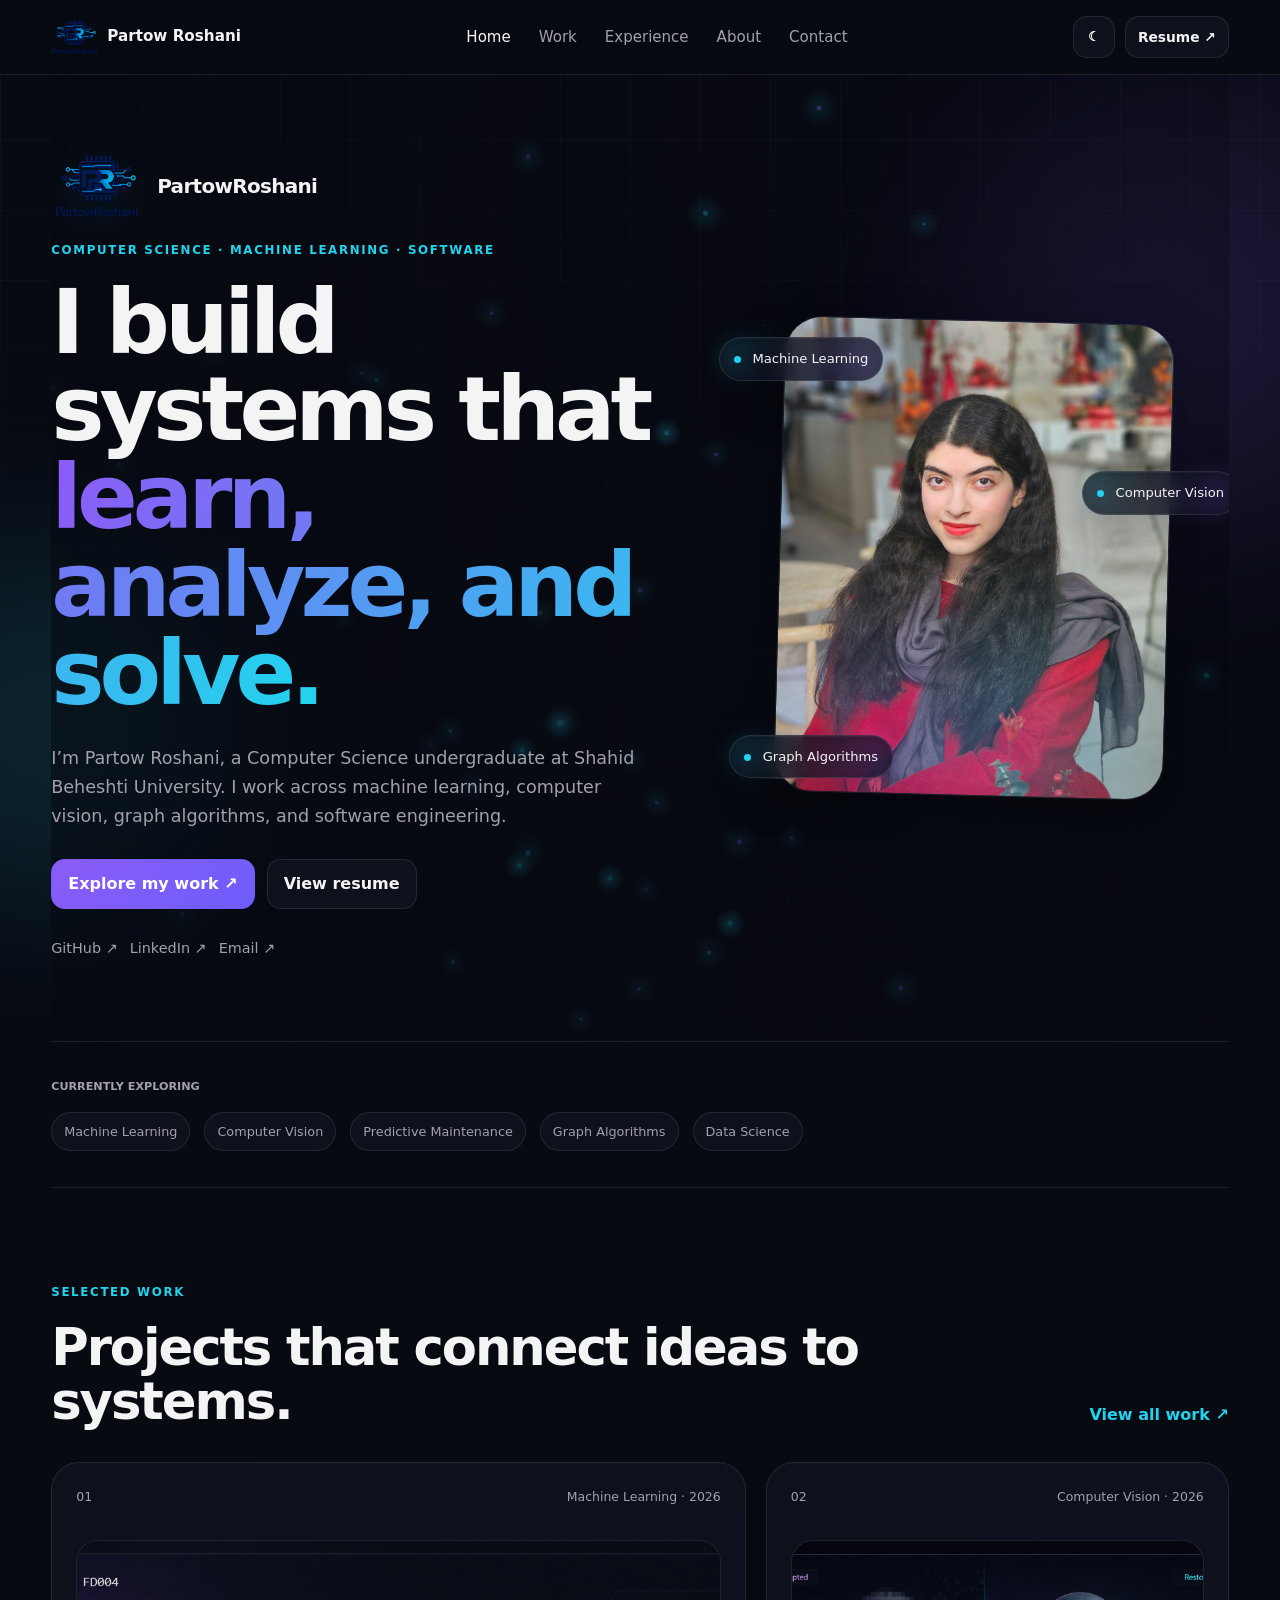
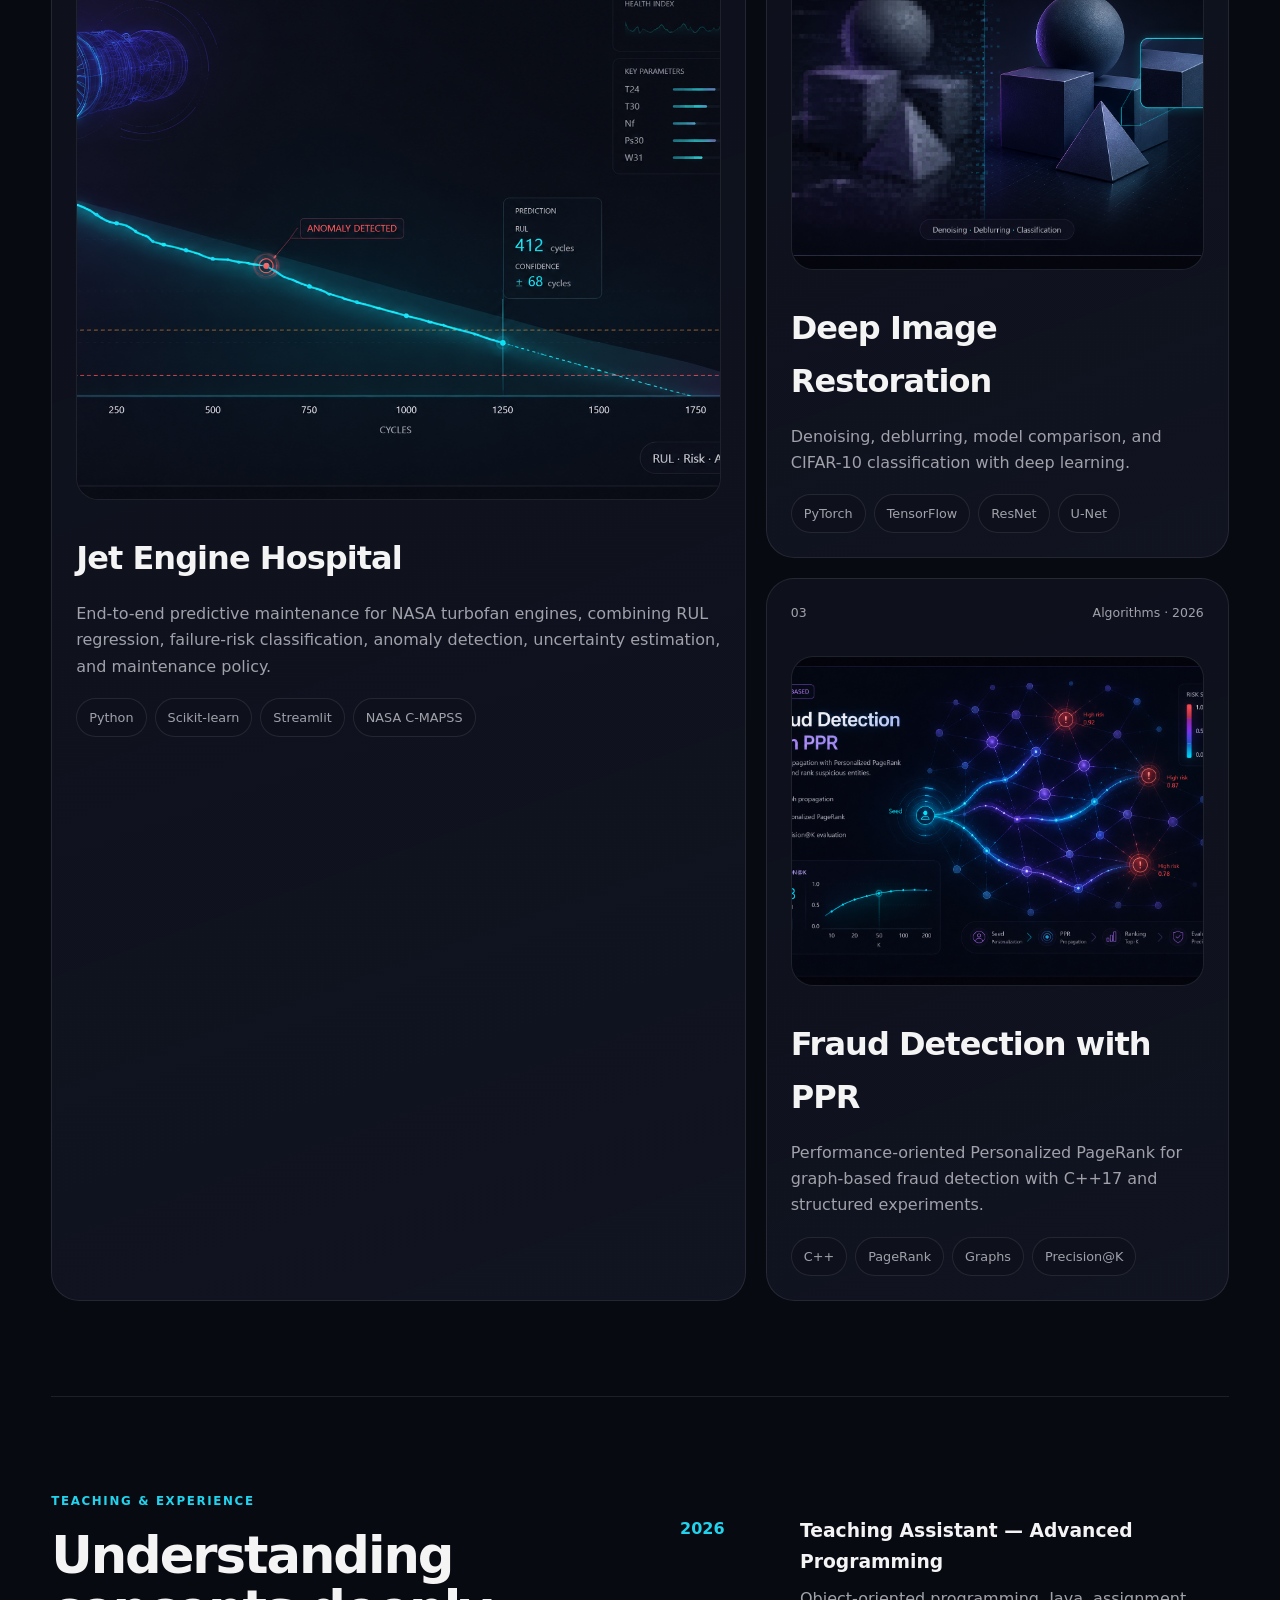
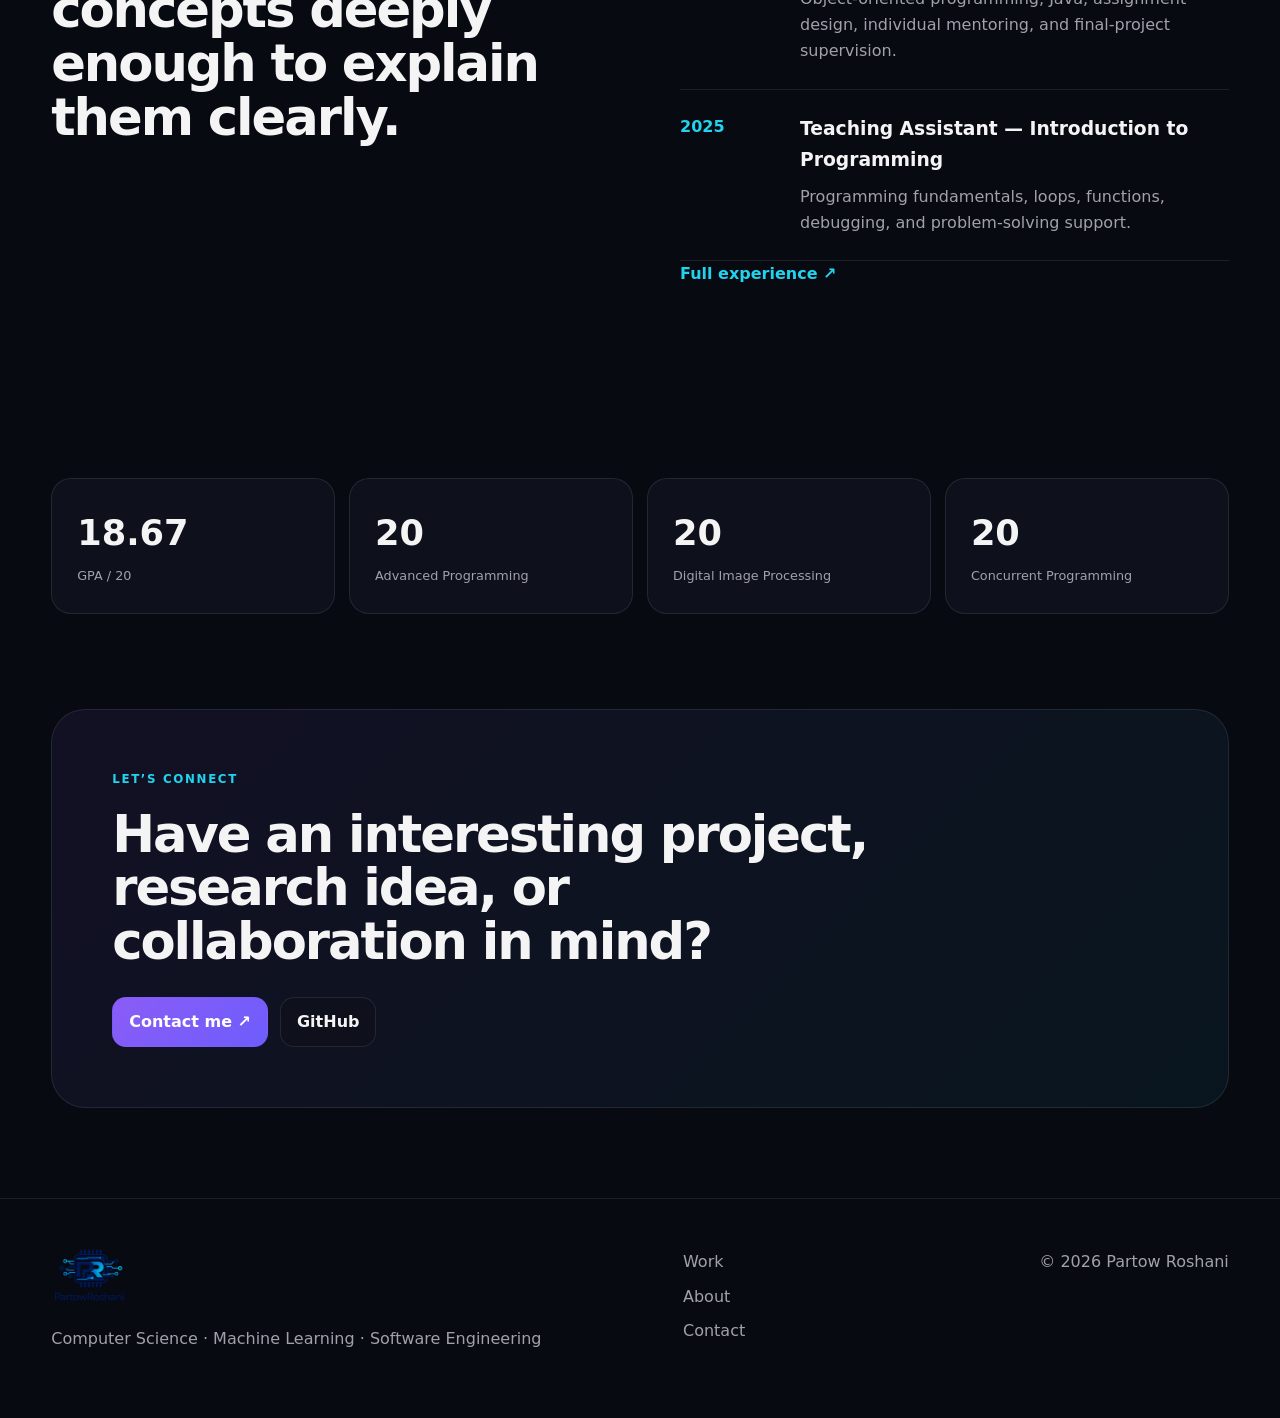
==== commit 690df9f6: "Apply latest portfolio updates" ====
--- a/index.html
+++ b/index.html
@@ -84,7 +84,7 @@
         <div class="hero-tech-vignette"></div>
     </div>
 
-    <div class="hero-copy reveal" style="position:relative;z-index:2;">
+    <div class="hero-copy reveal">
 
         <div class="hero-brand-lockup">
 
@@ -157,7 +157,7 @@
     </div>
 
 
-    <div class="hero-visual reveal" style="position:relative;z-index:2;">
+    <div class="hero-visual reveal">
 
         <div class="portrait-frame">
 
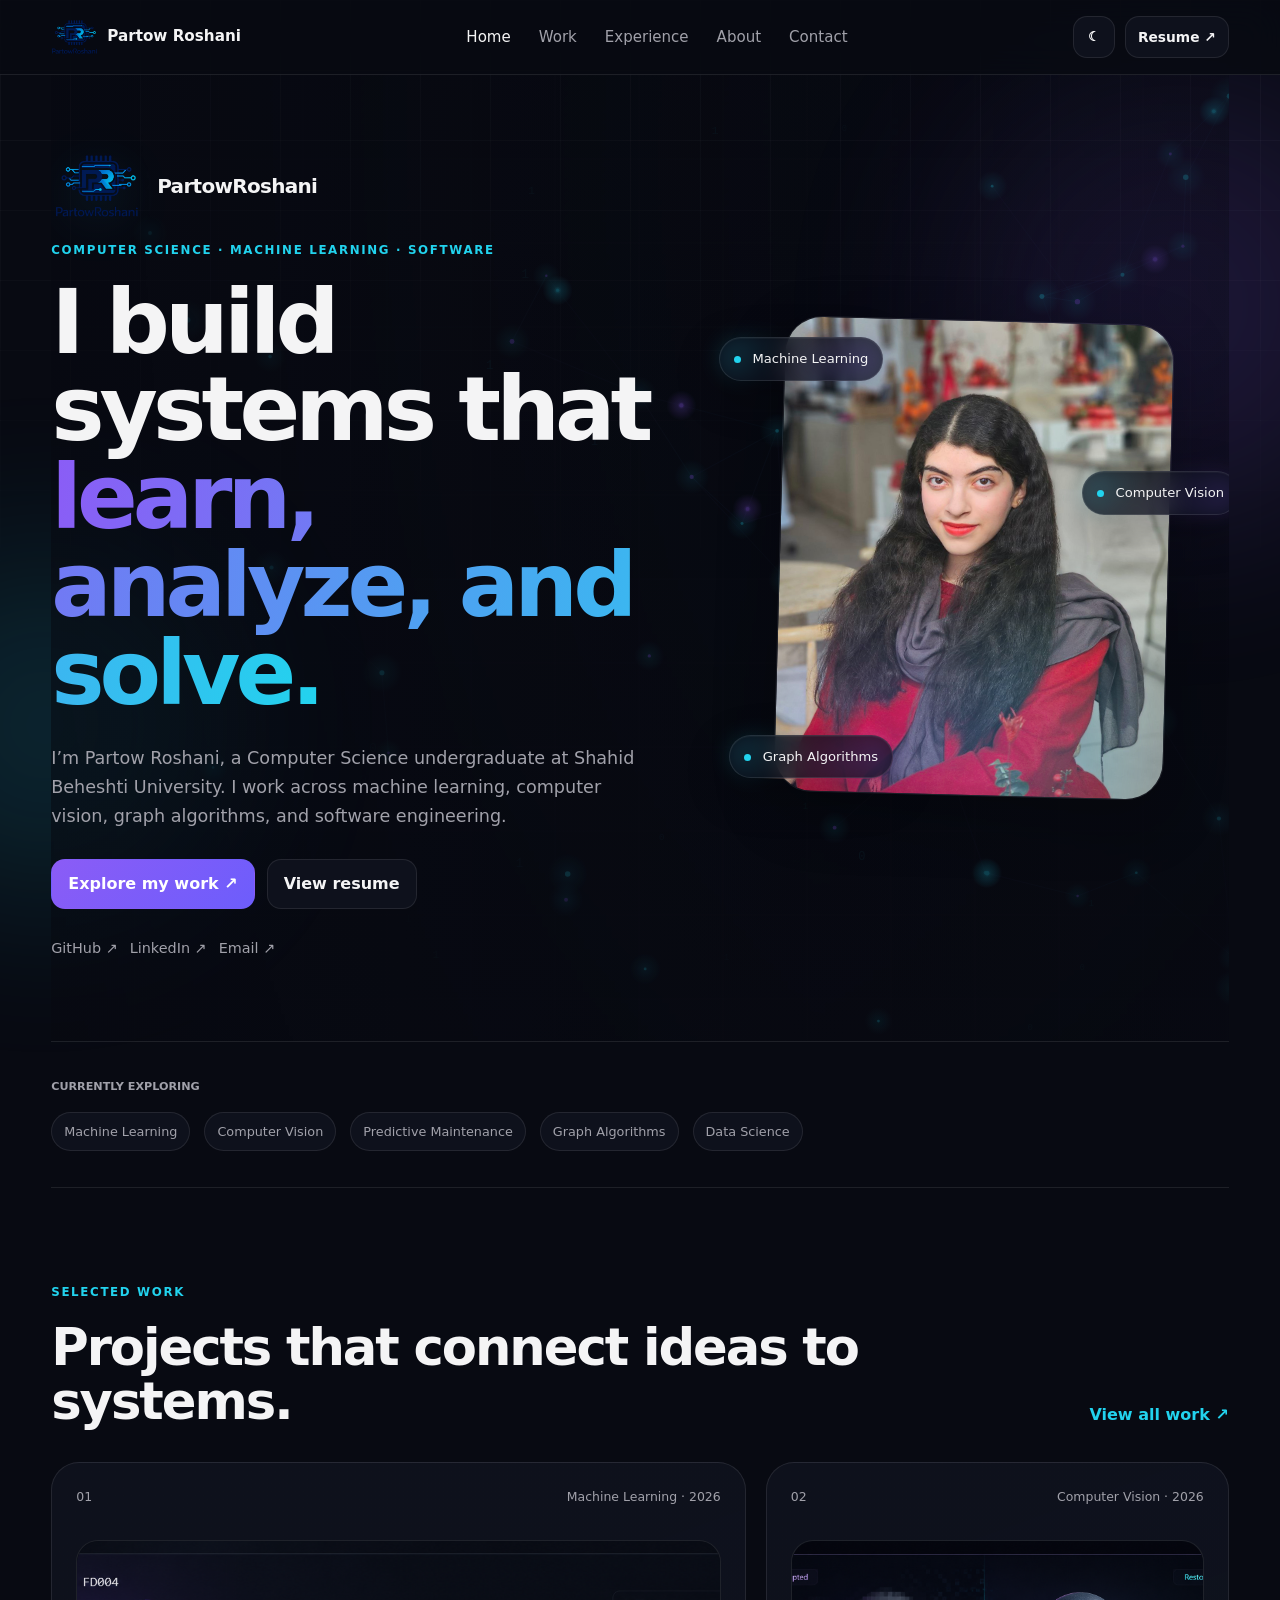
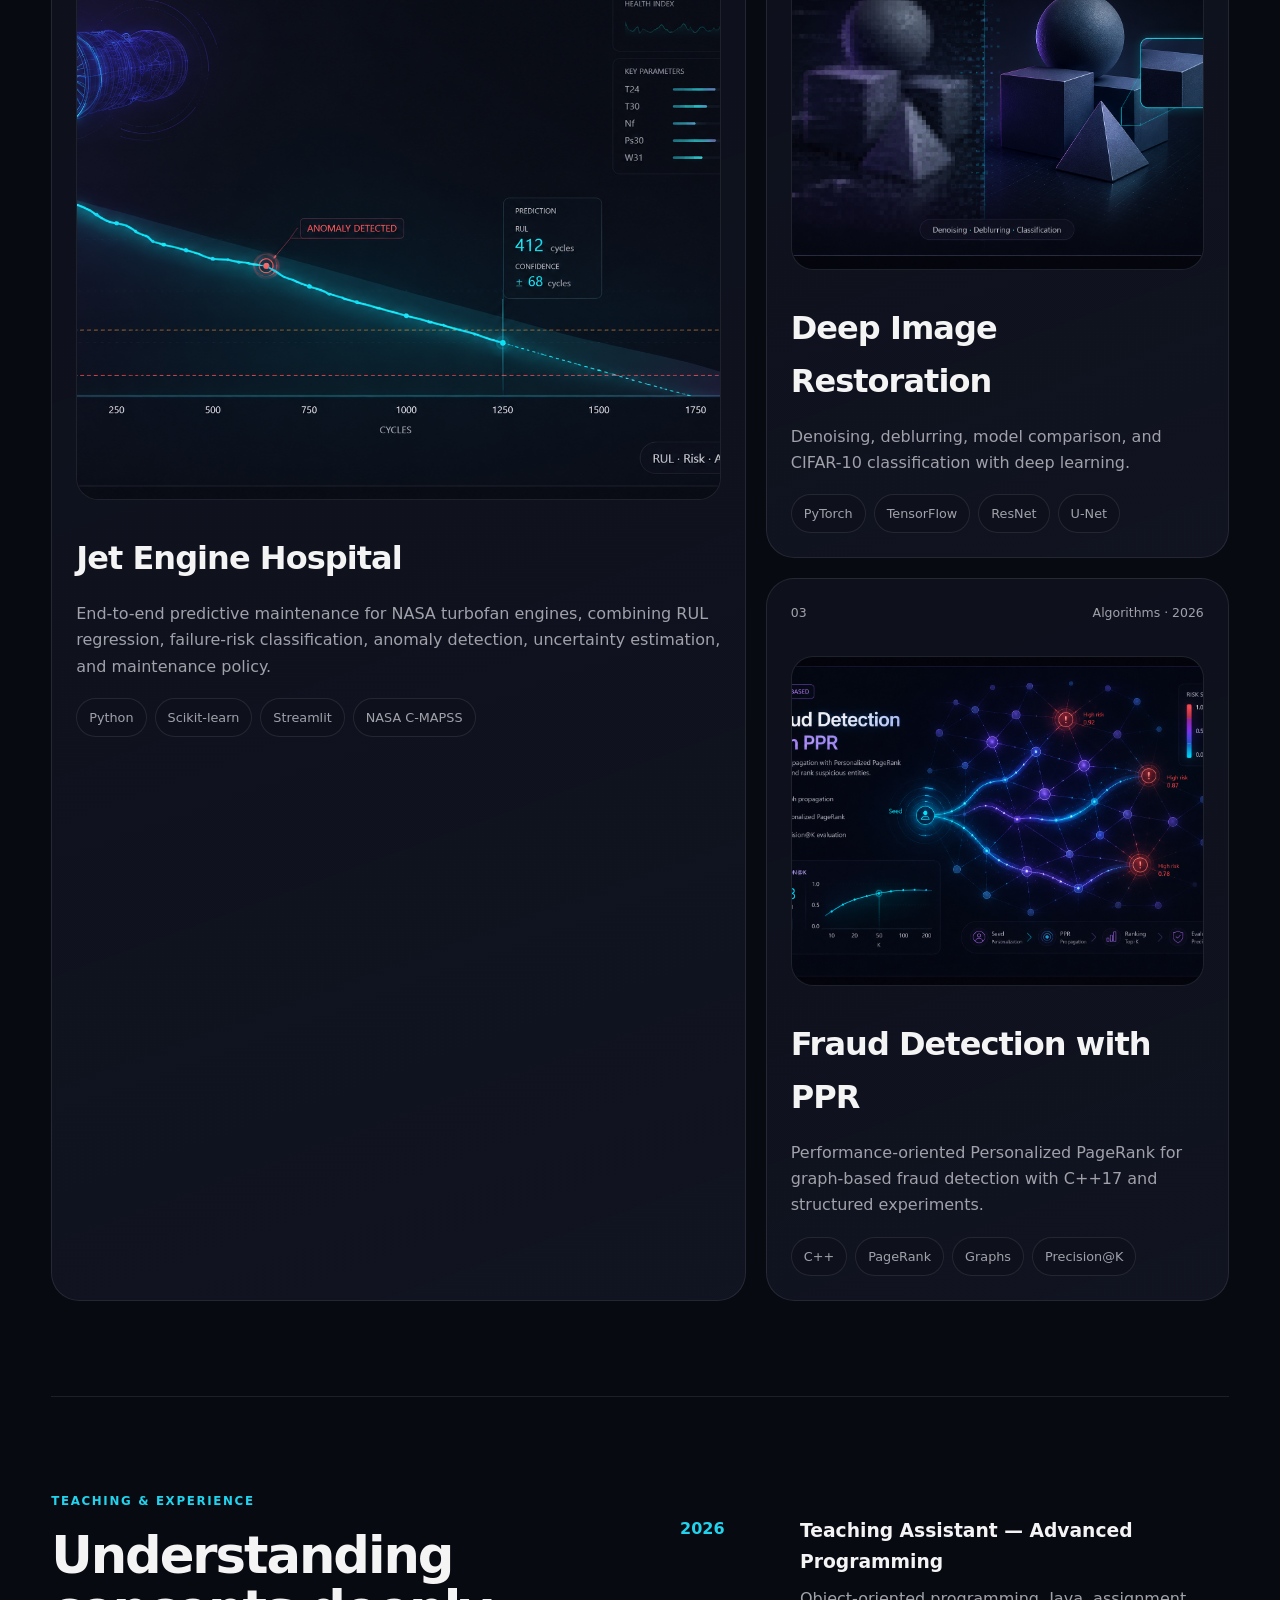
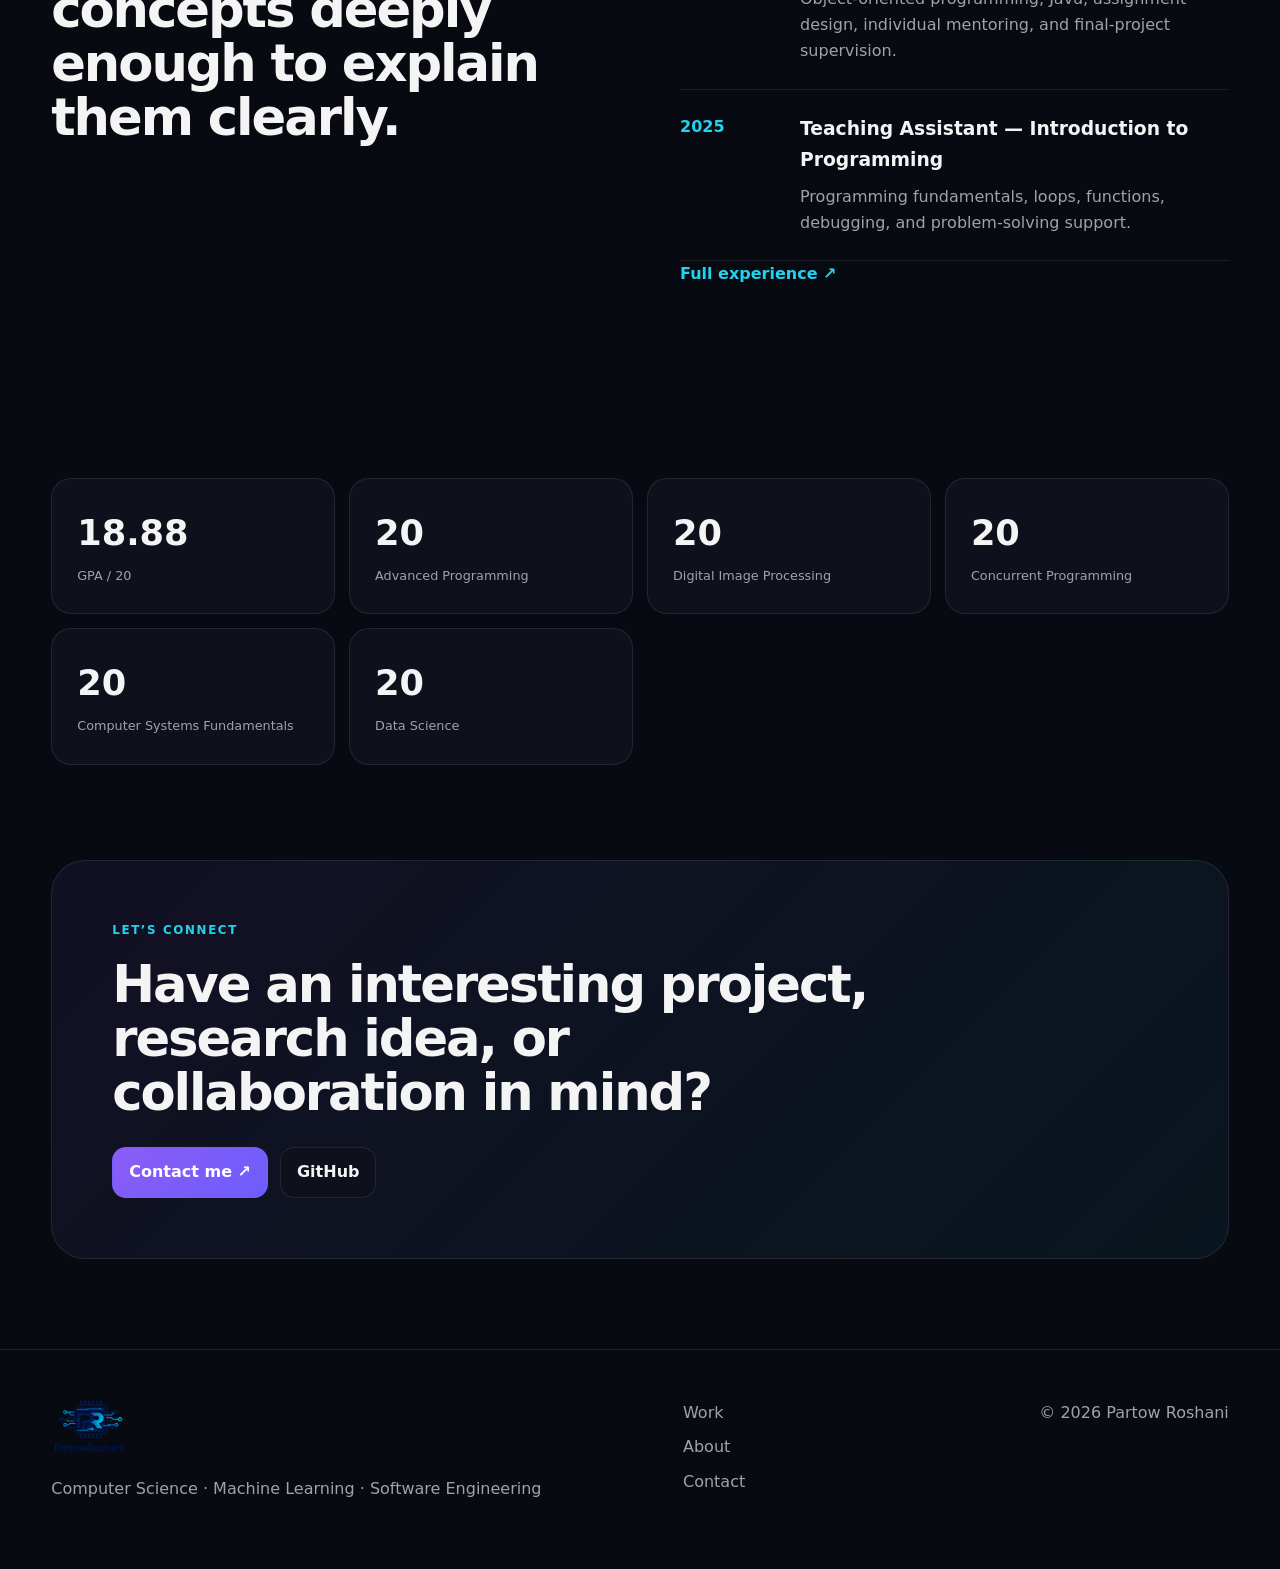
==== commit ee2ab7ad: "Update index.html" ====
--- a/index.html
+++ b/index.html
@@ -525,7 +525,7 @@
     <div>
 
         <span class="metric">
-            18.67
+            18.88
         </span>
 
         <span class="metric-label">
@@ -571,6 +571,16 @@
             Concurrent Programming
         </span>
 
+    </div>
+
+    <div>
+        <span class="metric">20</span>
+        <span class="metric-label">Computer Systems Fundamentals</span>
+    </div>
+
+    <div>
+        <span class="metric">20</span>
+        <span class="metric-label">Data Science</span>
     </div>
 
 </section>
@@ -667,4 +677,4 @@
 <script src="script.js"></script>
 
 </body>
-</html>+</html>
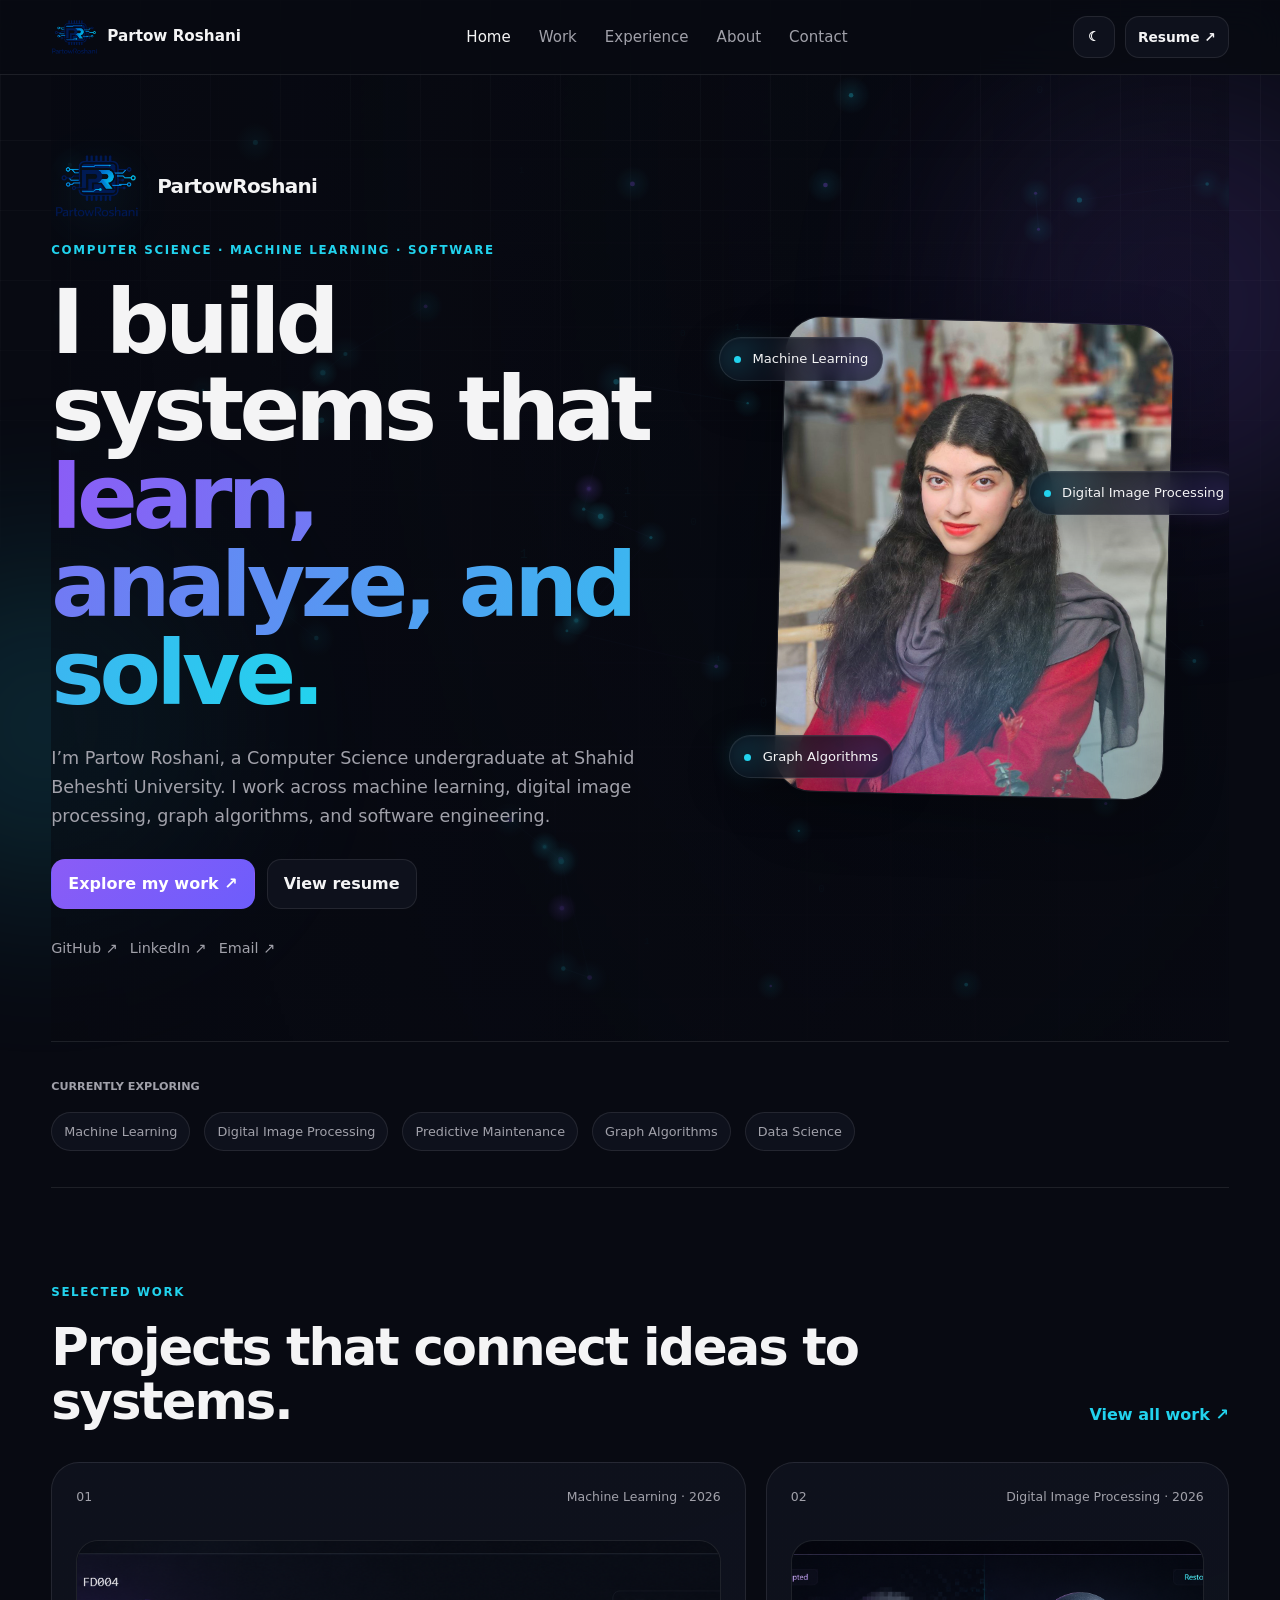
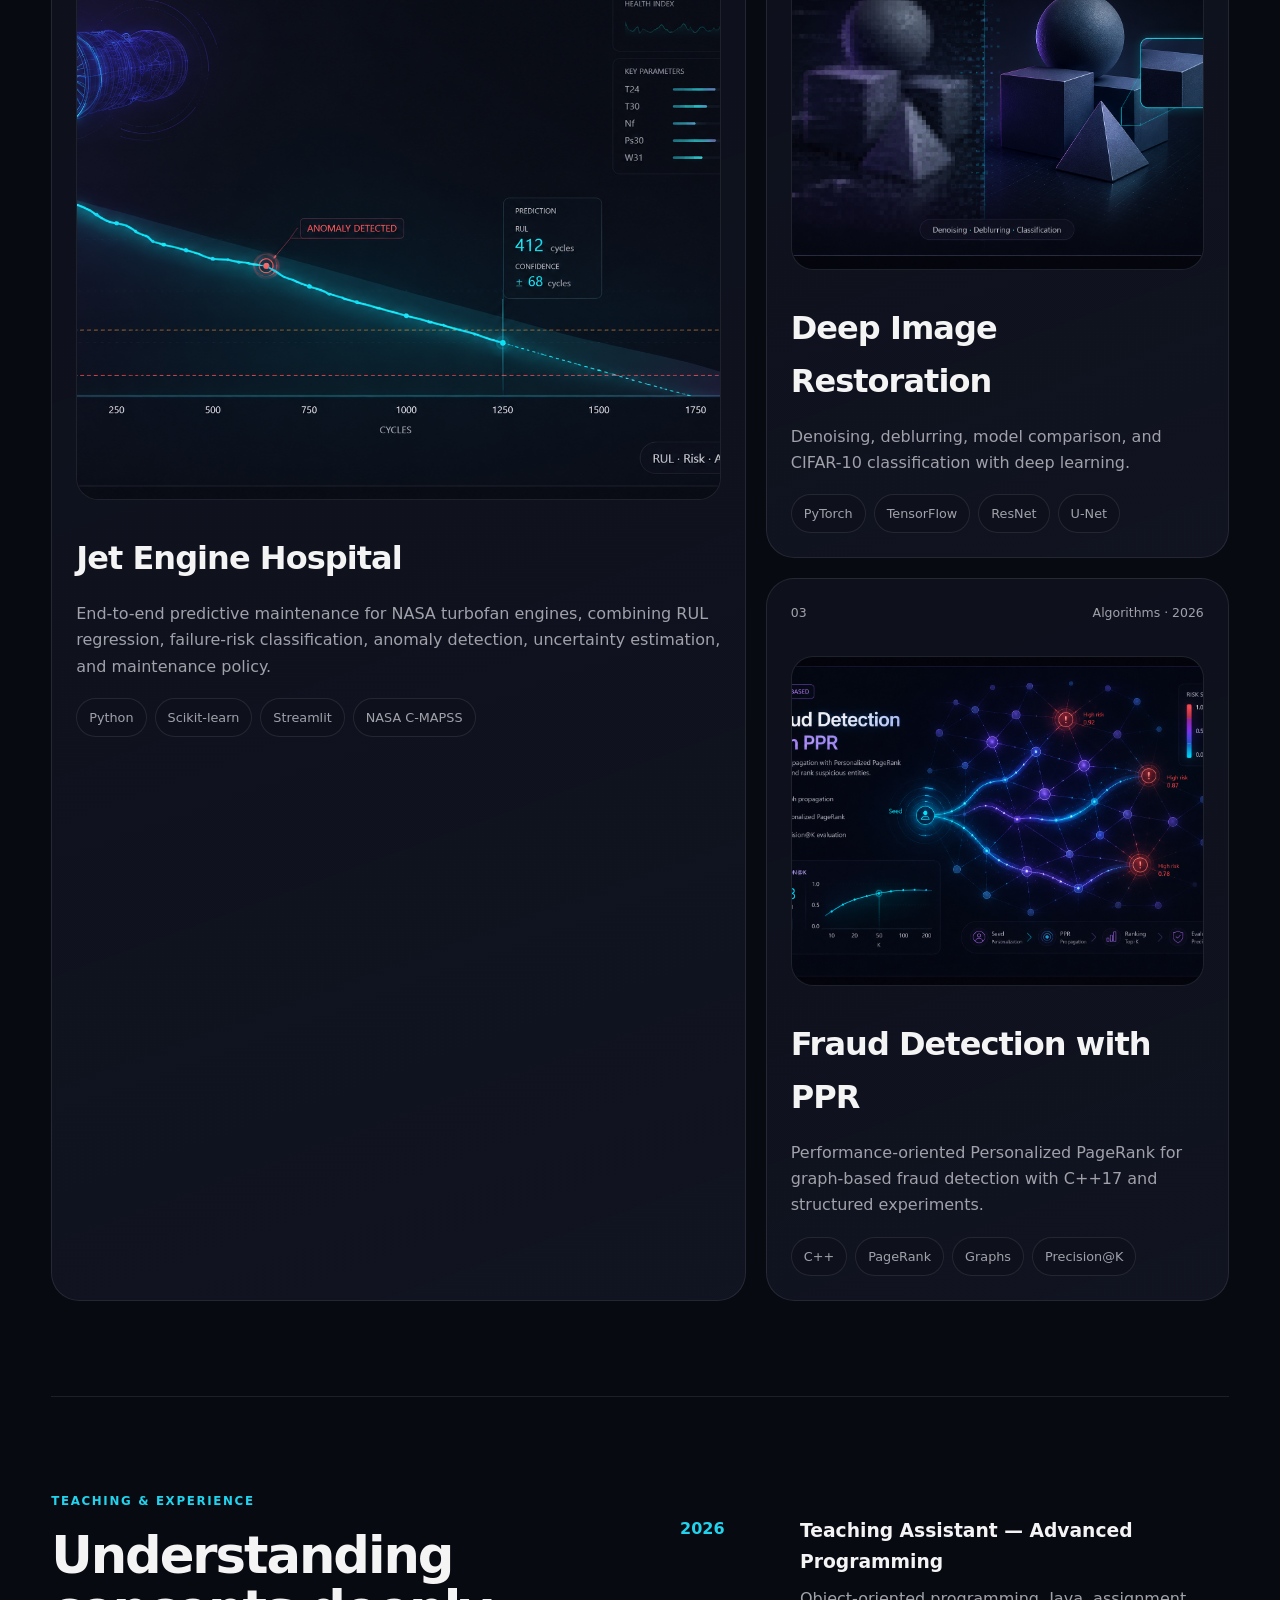
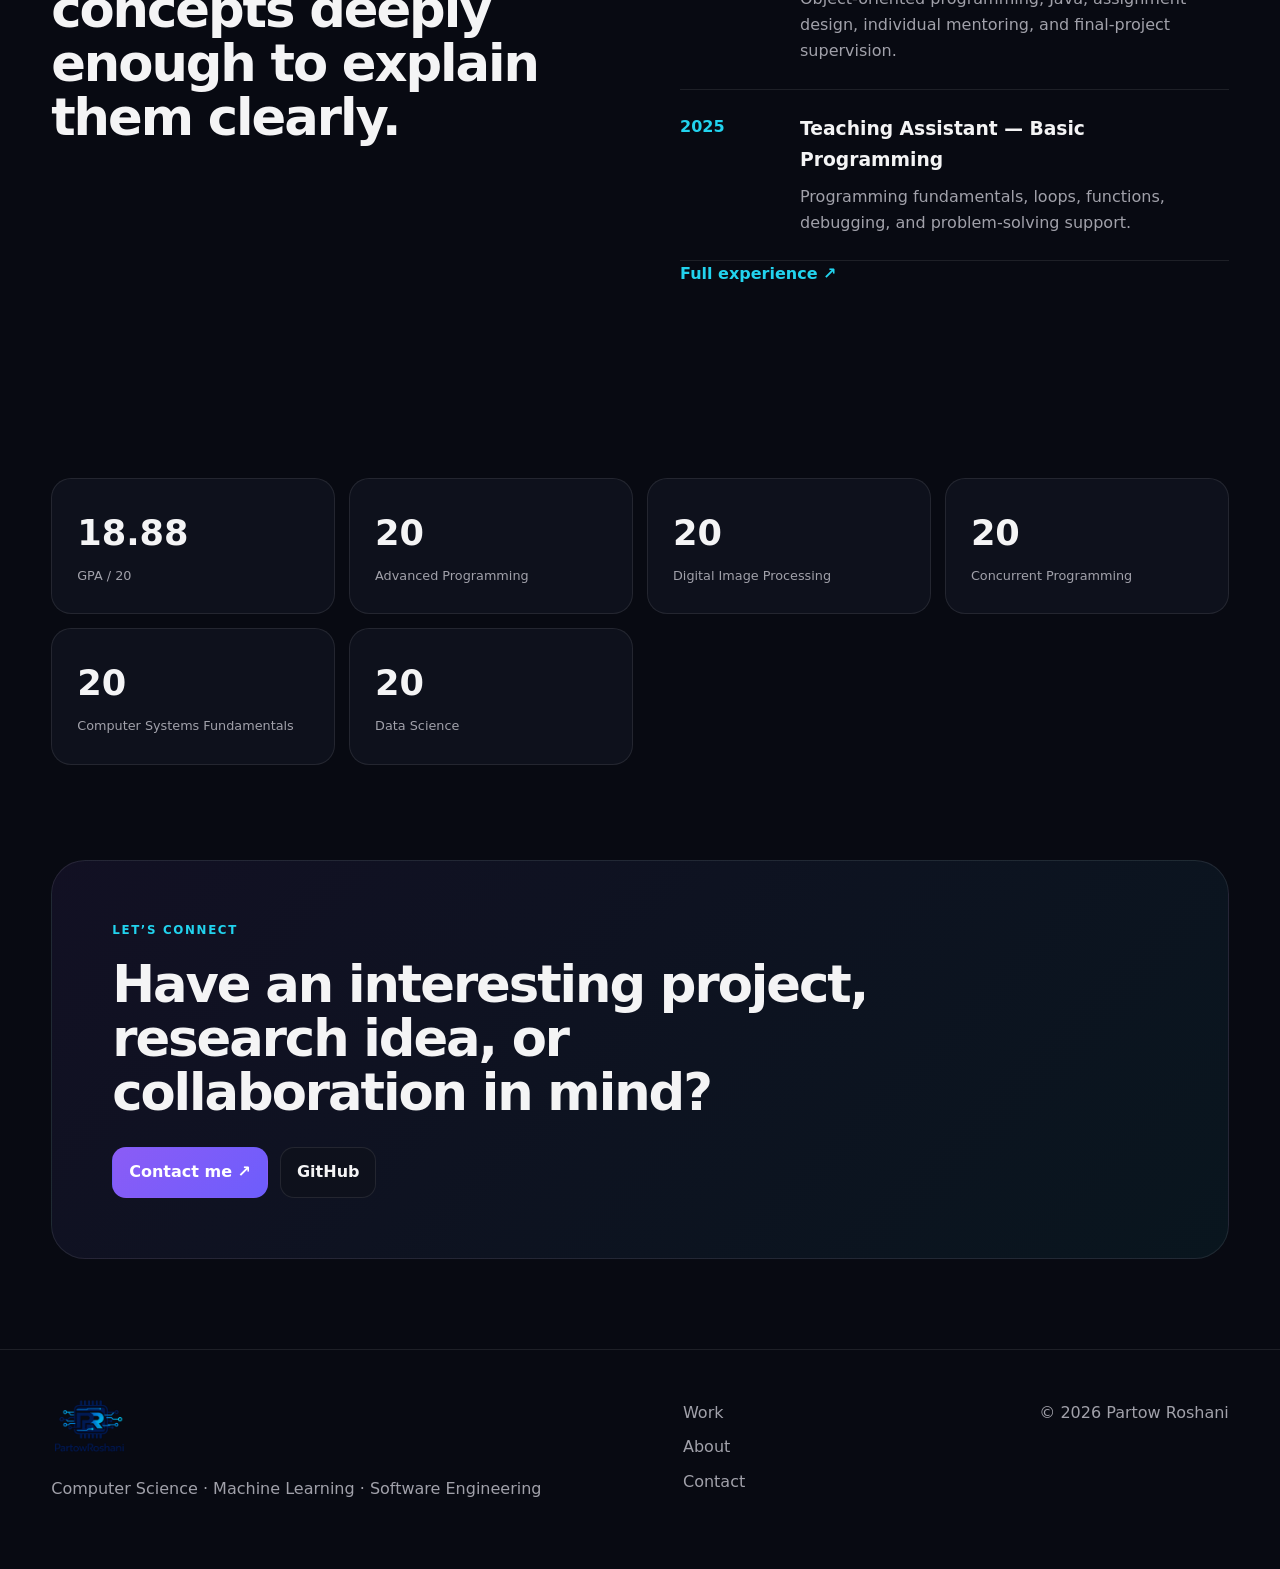
==== commit b48aef70: "Update index.html" ====
--- a/index.html
+++ b/index.html
@@ -8,7 +8,7 @@
 
     <meta
         name="description"
-        content="Partow Roshani — Computer Science undergraduate working on machine learning, computer vision, graph algorithms, and software engineering."
+        content="Partow Roshani — Computer Science undergraduate working on machine learning, digital image processing, graph algorithms, and software engineering."
     >
 
     <link rel="stylesheet" href="style.css">
@@ -110,7 +110,7 @@
         <p class="hero-lede">
             I’m Partow Roshani, a Computer Science undergraduate at
             Shahid Beheshti University. I work across machine learning,
-            computer vision, graph algorithms, and software engineering.
+            digital image processing, graph algorithms, and software engineering.
         </p>
 
         <div class="hero-actions">
@@ -178,7 +178,7 @@
 
         <div class="floating-card card-cv">
             <span class="mini-dot"></span>
-            Computer Vision
+            Digital Image Processing
         </div>
 
         <div class="floating-card card-graph">
@@ -233,7 +233,7 @@
     <div class="marquee-row">
 
         <span>Machine Learning</span>
-        <span>Computer Vision</span>
+        <span>Digital Image Processing</span>
         <span>Predictive Maintenance</span>
         <span>Graph Algorithms</span>
         <span>Data Science</span>
@@ -341,7 +341,7 @@
             <div class="project-meta">
 
                 <span>02</span>
-                <span>Computer Vision · 2026</span>
+                <span>Digital Image Processing · 2026</span>
 
             </div>
 
@@ -491,7 +491,7 @@
             <div>
 
                 <h3>
-                    Teaching Assistant — Introduction to Programming
+                    Teaching Assistant — Basic Programming
                 </h3>
 
                 <p>
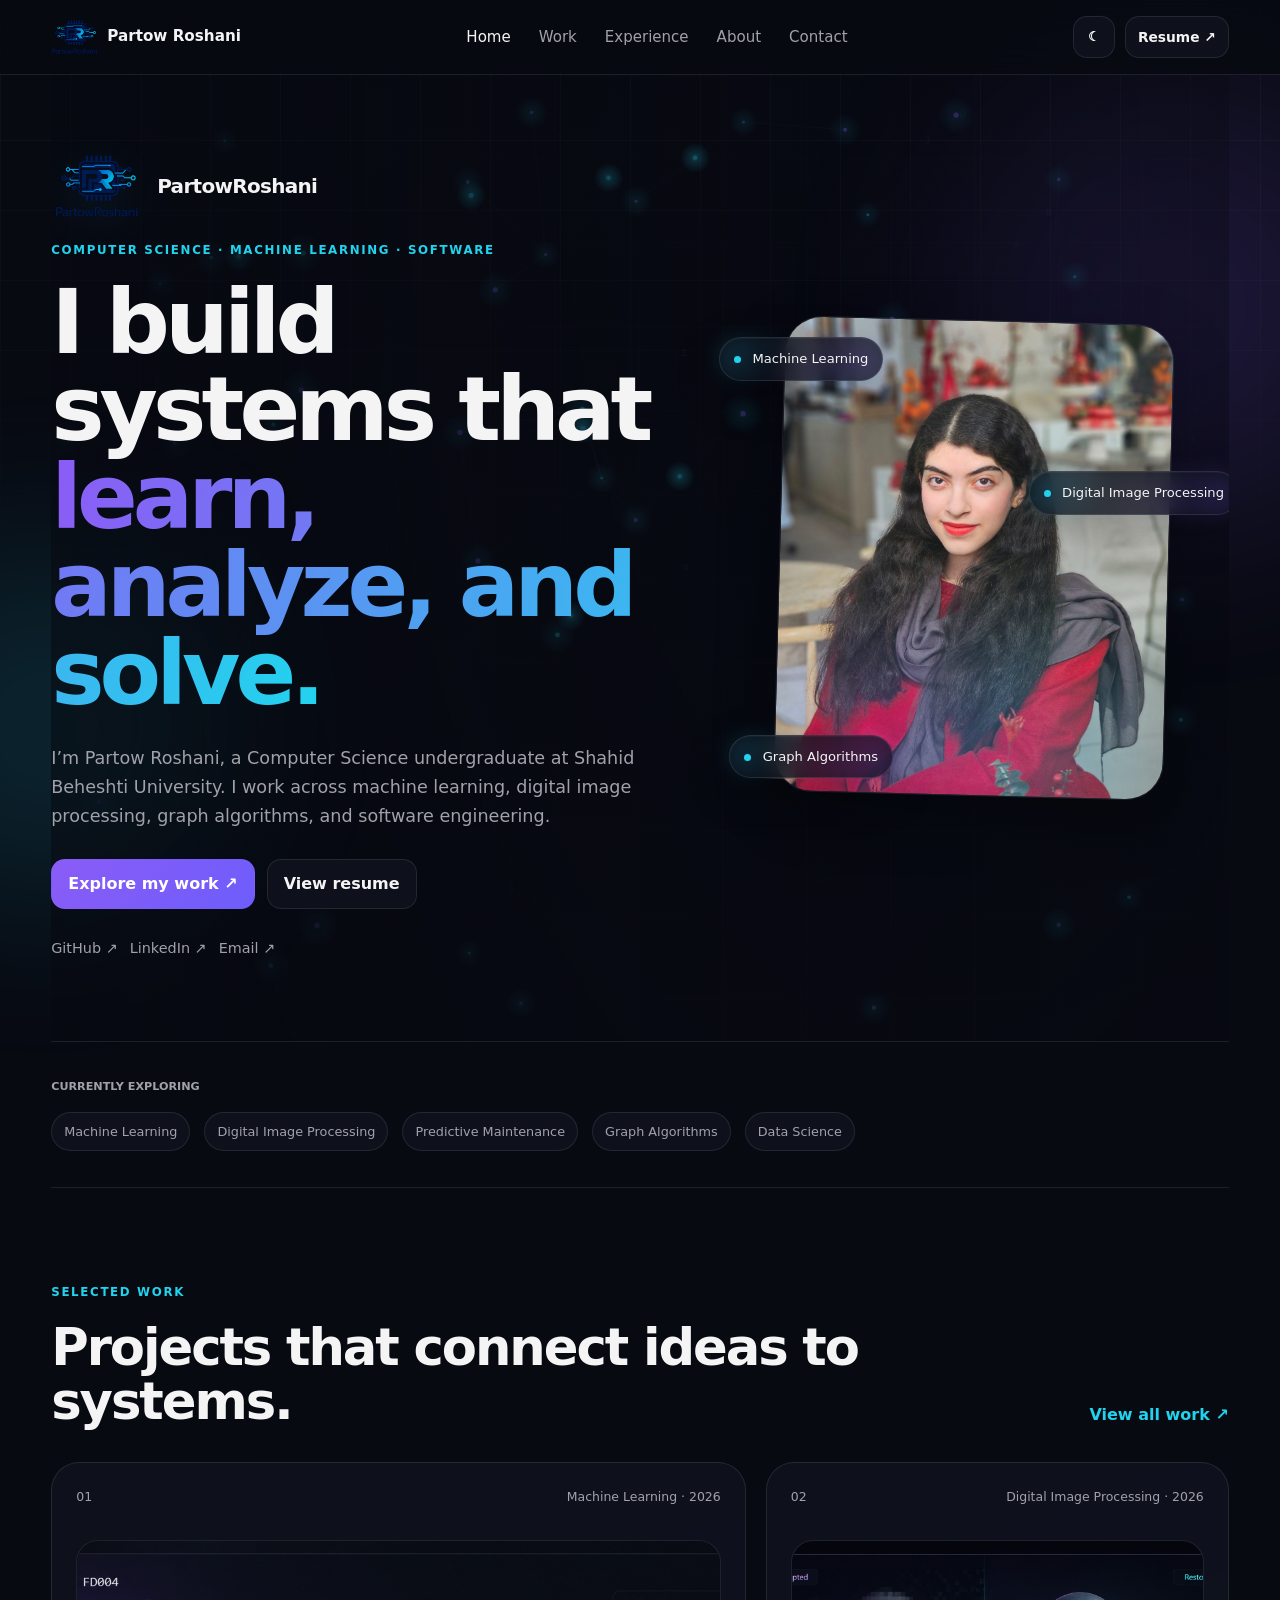
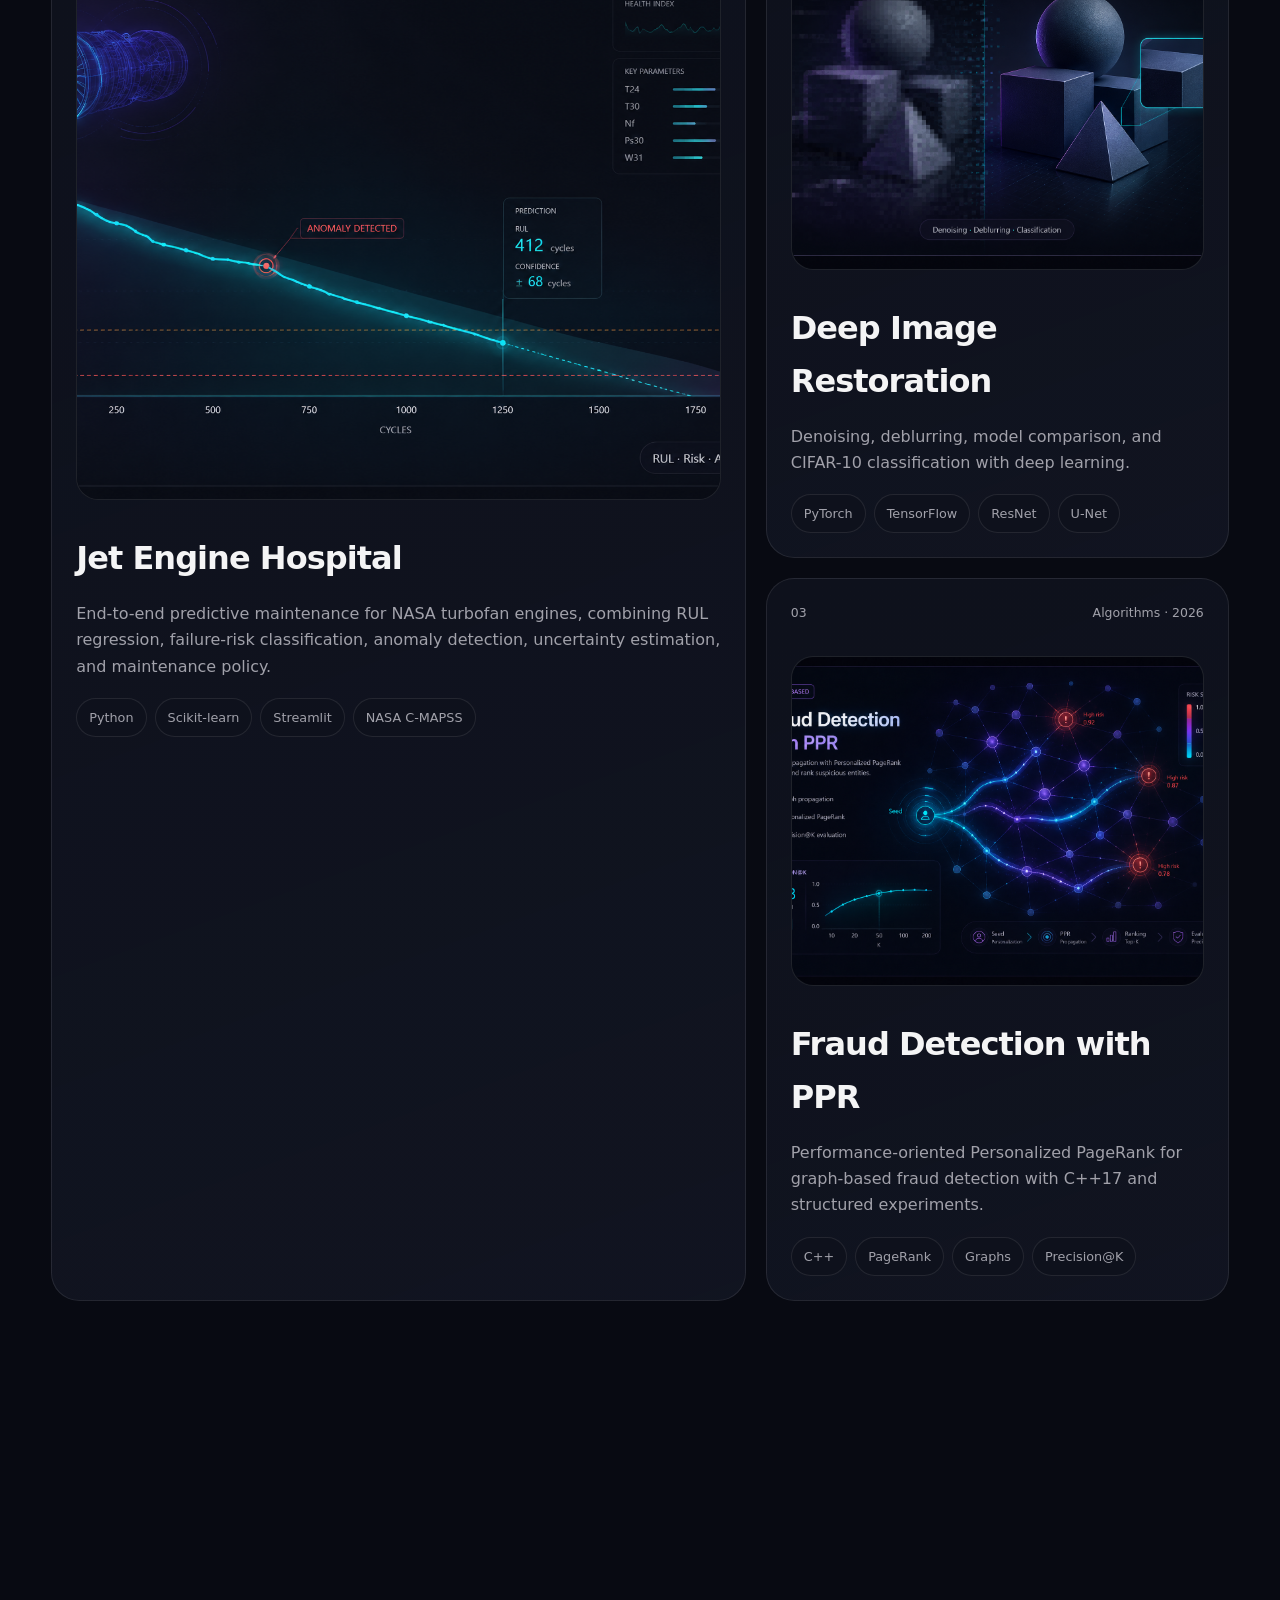
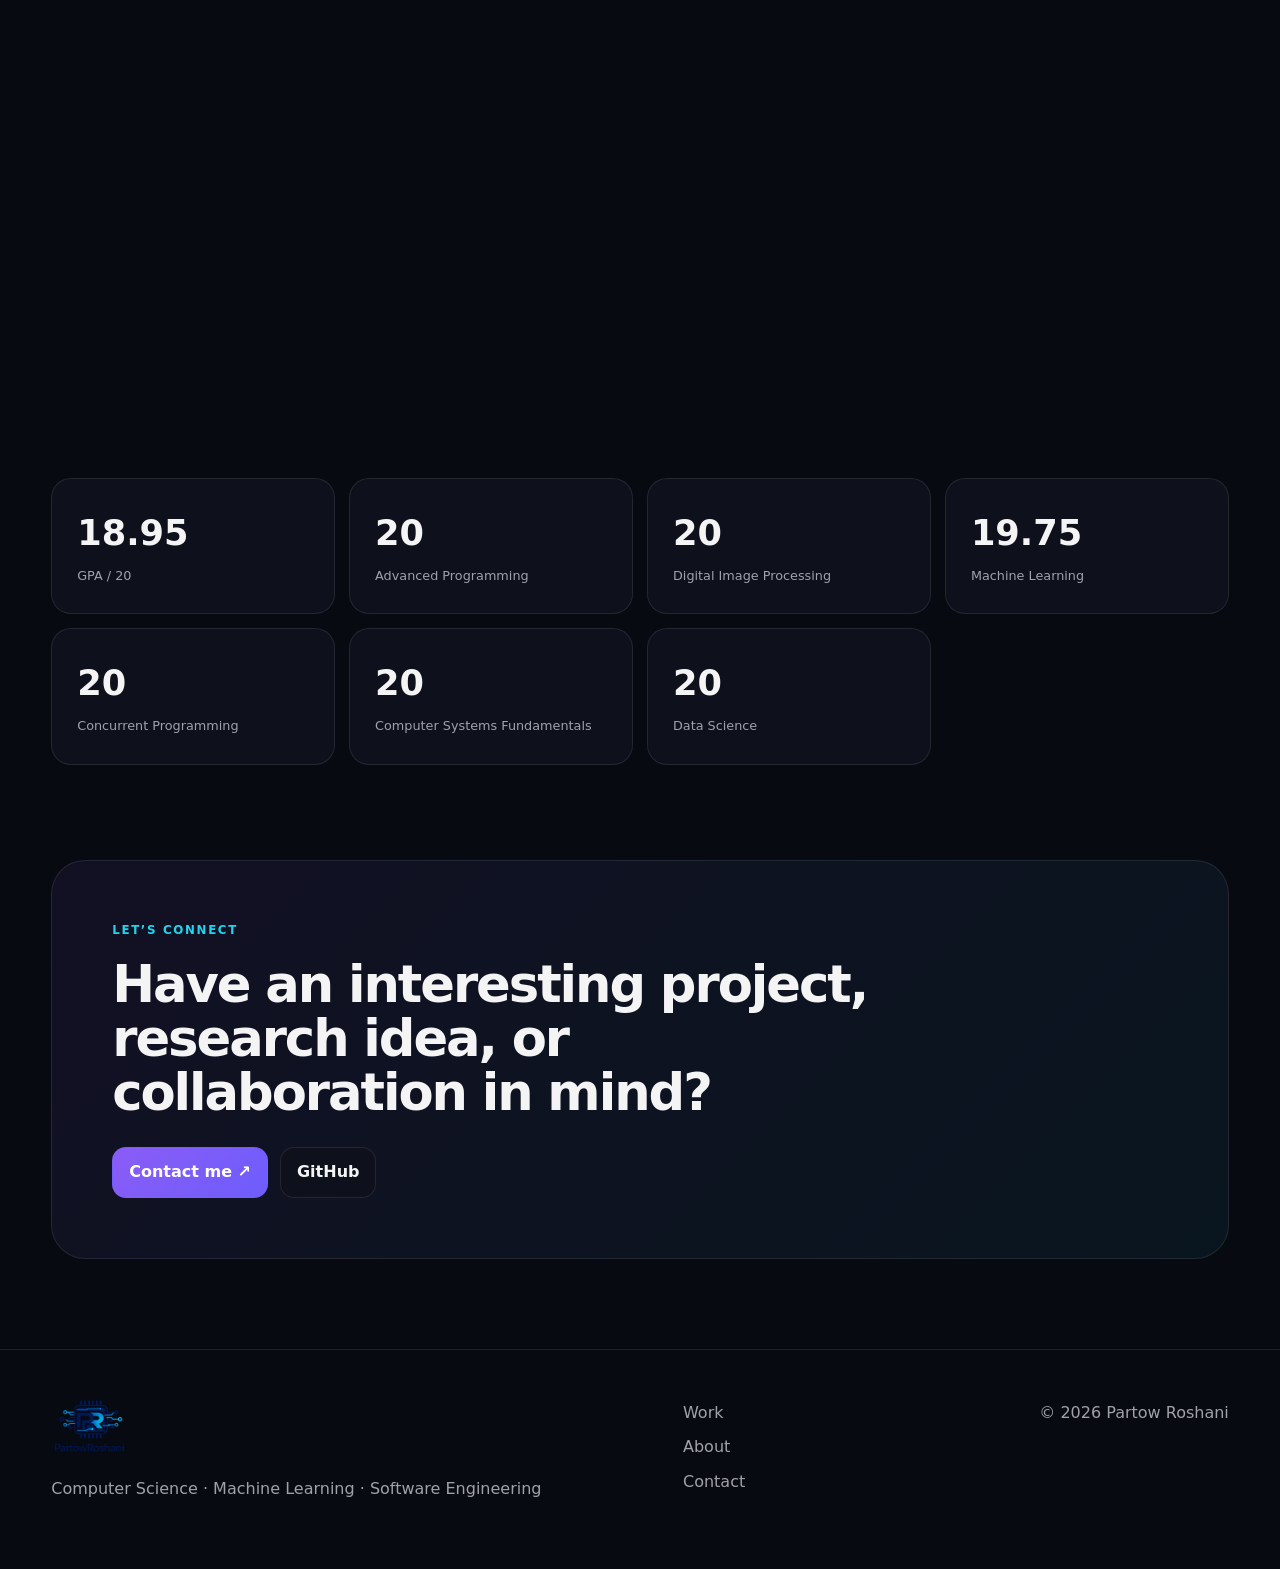
==== commit cf90c865: "Update index.html" ====
--- a/index.html
+++ b/index.html
@@ -525,7 +525,7 @@
     <div>
 
         <span class="metric">
-            18.88
+            18.95
         </span>
 
         <span class="metric-label">
@@ -556,6 +556,18 @@
 
         <span class="metric-label">
             Digital Image Processing
+        </span>
+
+    </div>
+
+    <div>
+
+        <span class="metric">
+            19.75
+        </span>
+
+        <span class="metric-label">
+             Machine Learning
         </span>
 
     </div>
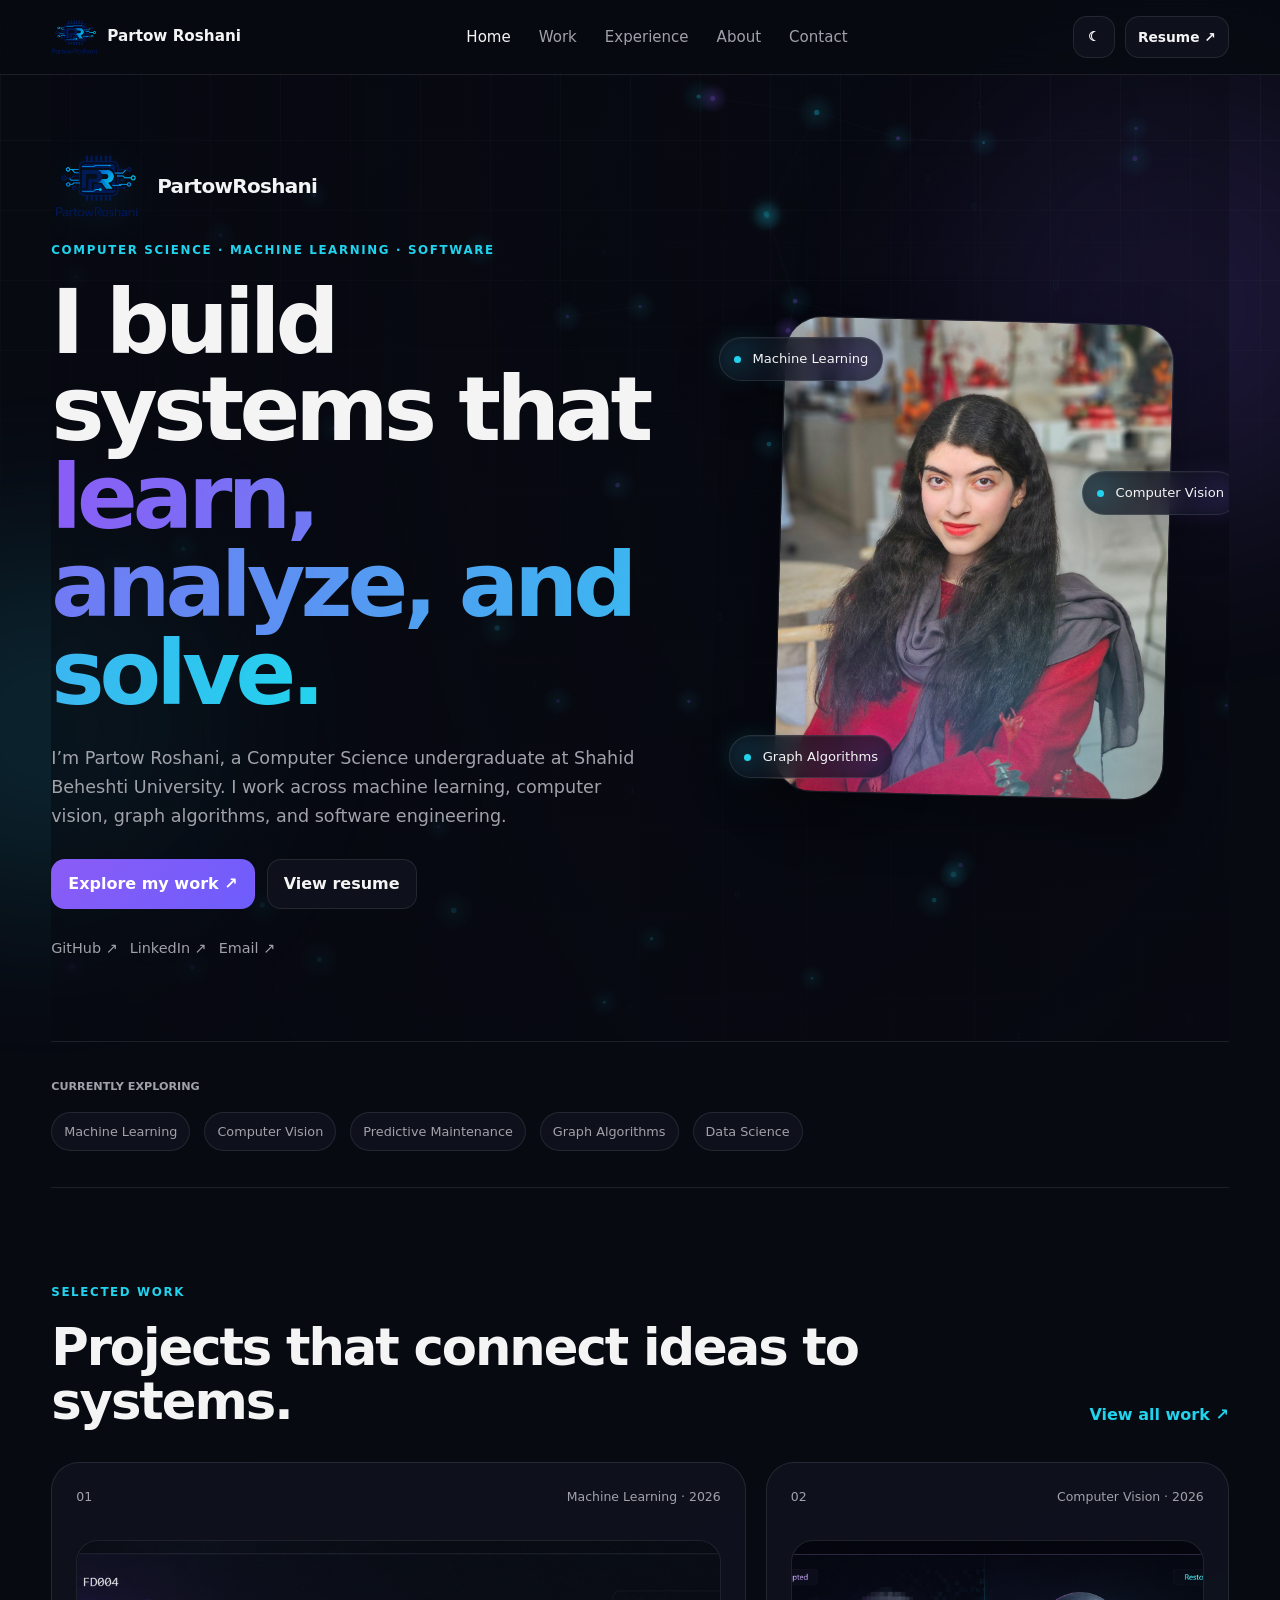
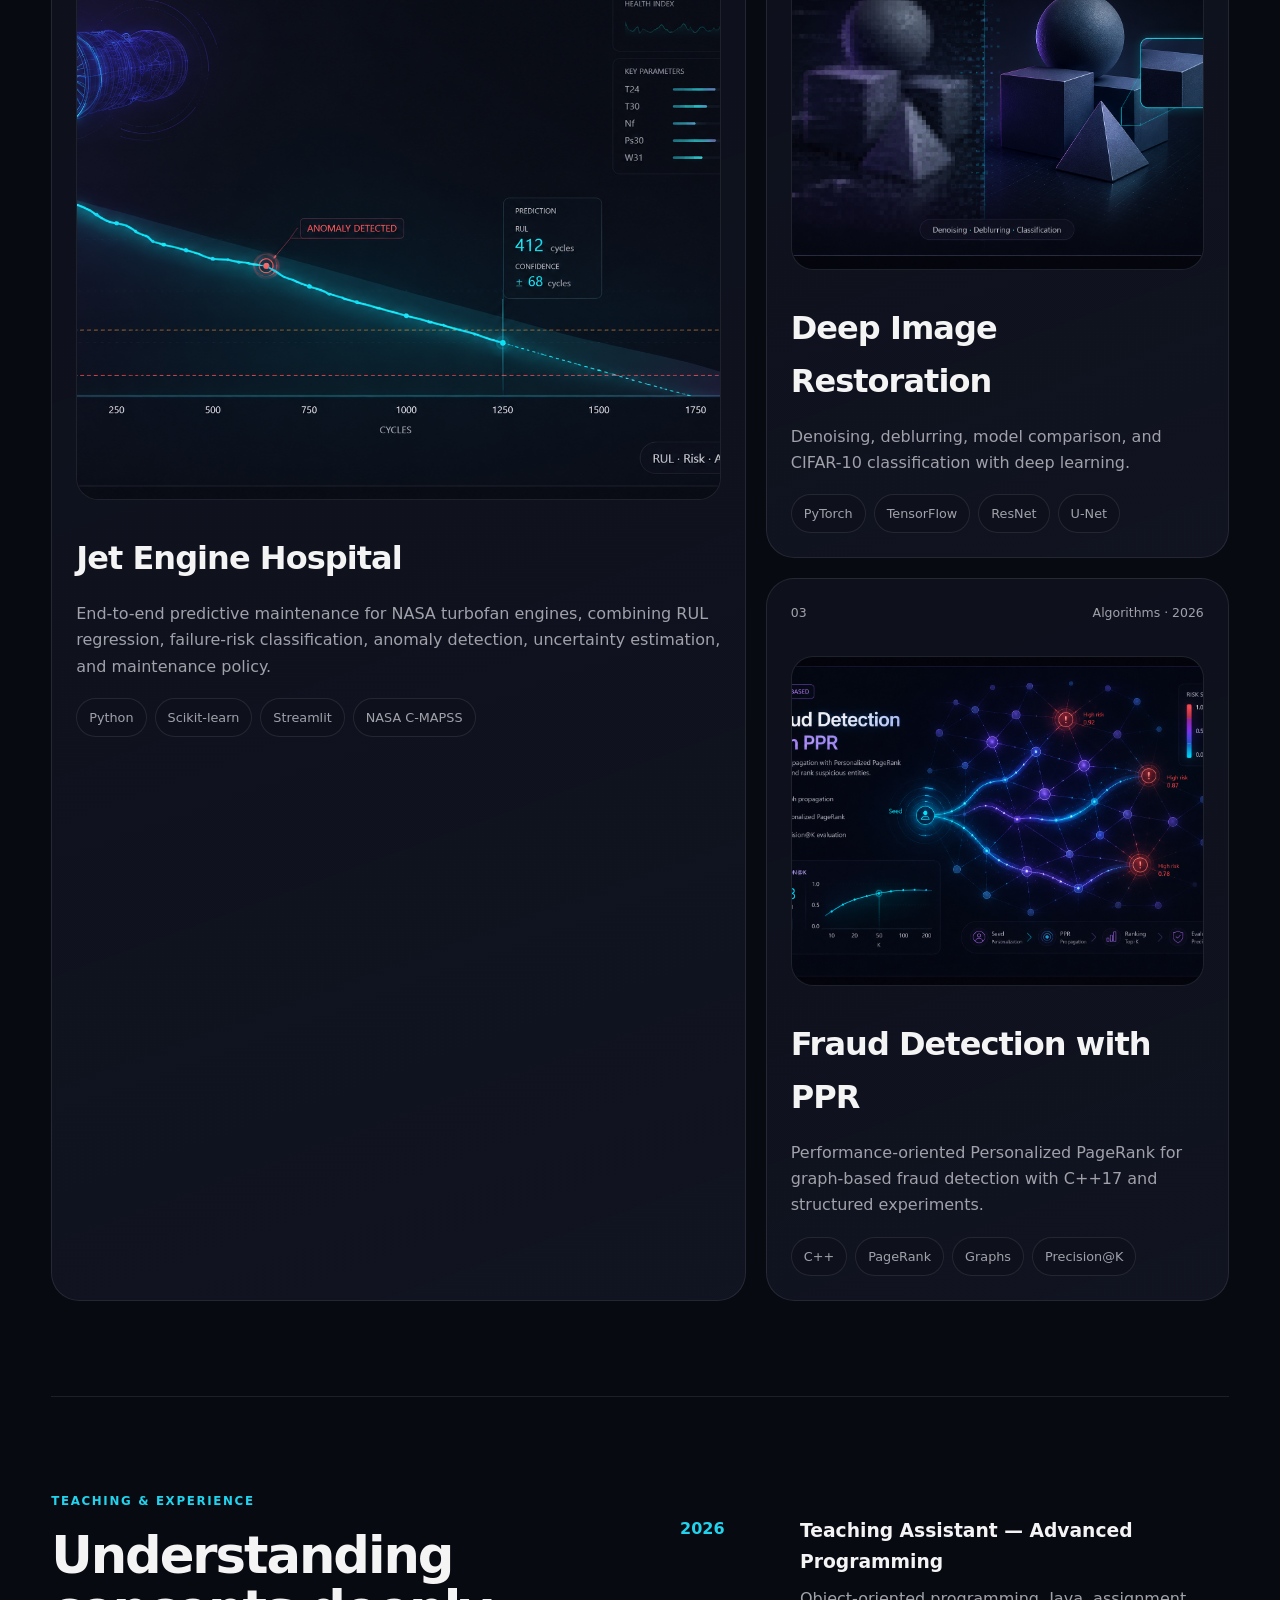
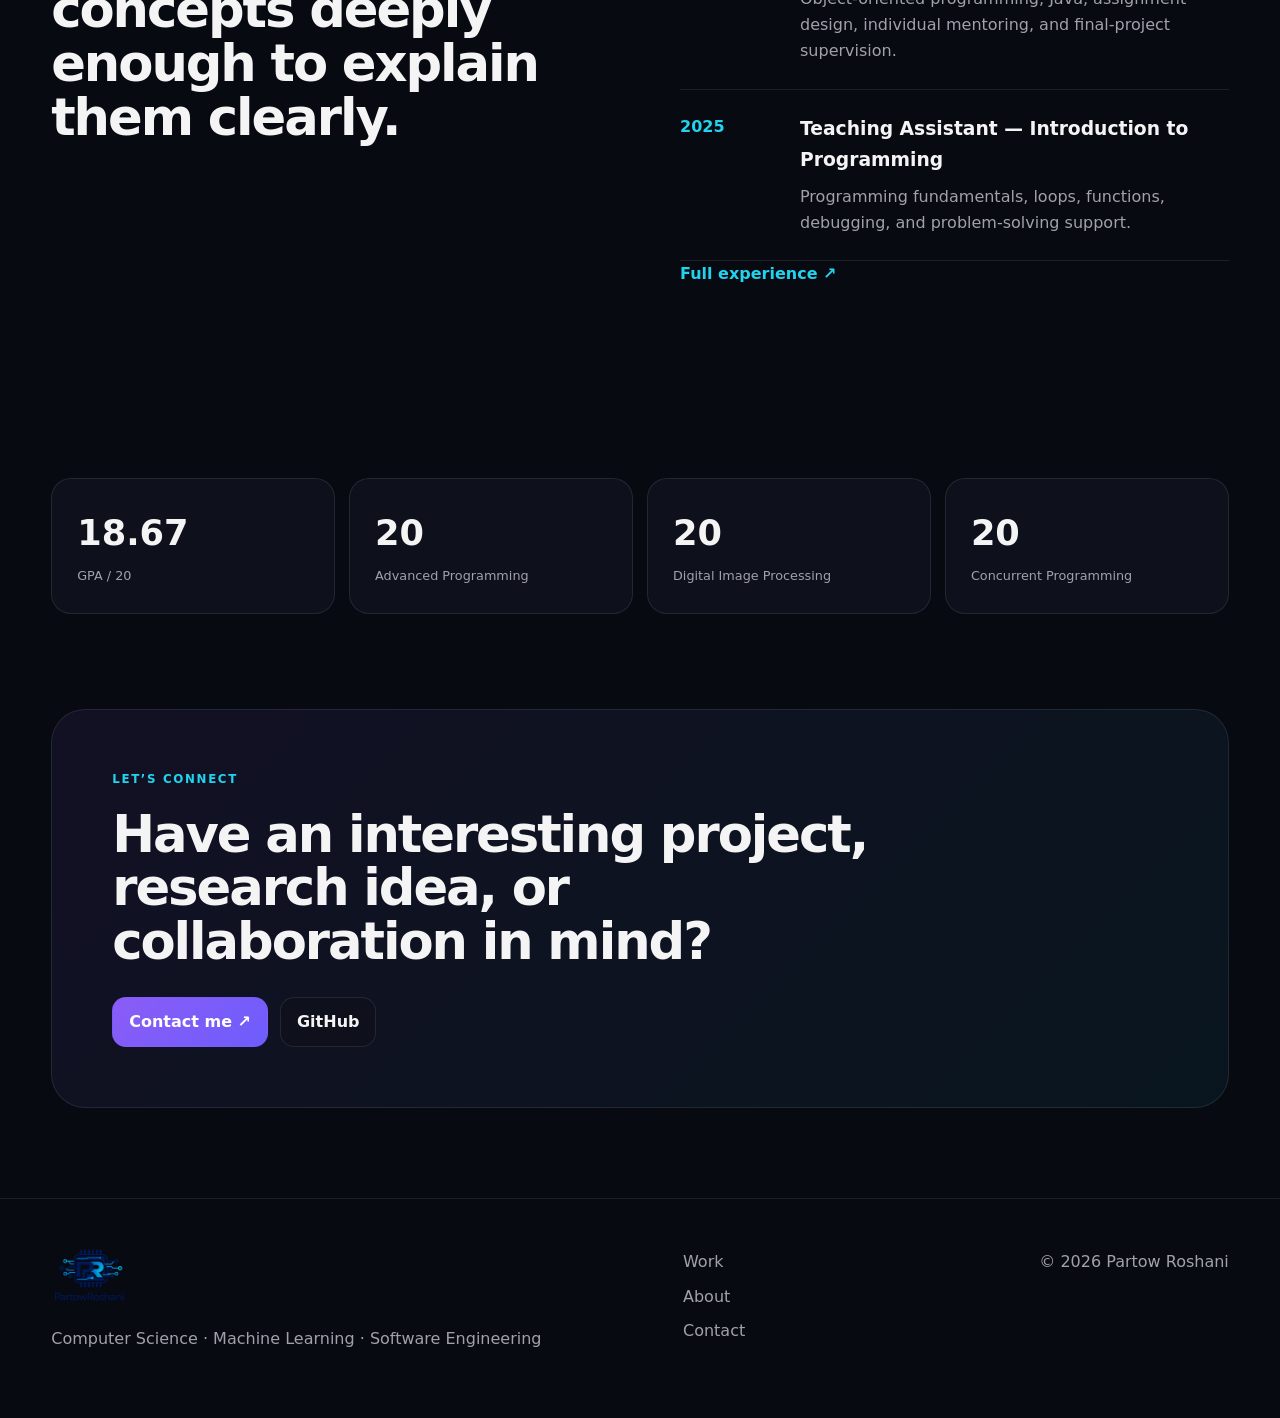
==== commit 3198239b: "Update resume" ====
--- a/index.html
+++ b/index.html
@@ -8,7 +8,7 @@
 
     <meta
         name="description"
-        content="Partow Roshani — Computer Science undergraduate working on machine learning, digital image processing, graph algorithms, and software engineering."
+        content="Partow Roshani — Computer Science undergraduate working on machine learning, computer vision, graph algorithms, and software engineering."
     >
 
     <link rel="stylesheet" href="style.css">
@@ -110,7 +110,7 @@
         <p class="hero-lede">
             I’m Partow Roshani, a Computer Science undergraduate at
             Shahid Beheshti University. I work across machine learning,
-            digital image processing, graph algorithms, and software engineering.
+            computer vision, graph algorithms, and software engineering.
         </p>
 
         <div class="hero-actions">
@@ -178,7 +178,7 @@
 
         <div class="floating-card card-cv">
             <span class="mini-dot"></span>
-            Digital Image Processing
+            Computer Vision
         </div>
 
         <div class="floating-card card-graph">
@@ -233,7 +233,7 @@
     <div class="marquee-row">
 
         <span>Machine Learning</span>
-        <span>Digital Image Processing</span>
+        <span>Computer Vision</span>
         <span>Predictive Maintenance</span>
         <span>Graph Algorithms</span>
         <span>Data Science</span>
@@ -341,7 +341,7 @@
             <div class="project-meta">
 
                 <span>02</span>
-                <span>Digital Image Processing · 2026</span>
+                <span>Computer Vision · 2026</span>
 
             </div>
 
@@ -491,7 +491,7 @@
             <div>
 
                 <h3>
-                    Teaching Assistant — Basic Programming
+                    Teaching Assistant — Introduction to Programming
                 </h3>
 
                 <p>
@@ -525,7 +525,7 @@
     <div>
 
         <span class="metric">
-            18.95
+            18.67
         </span>
 
         <span class="metric-label">
@@ -560,18 +560,6 @@
 
     </div>
 
-    <div>
-
-        <span class="metric">
-            19.75
-        </span>
-
-        <span class="metric-label">
-             Machine Learning
-        </span>
-
-    </div>
-
 
     <div>
 
@@ -583,16 +571,6 @@
             Concurrent Programming
         </span>
 
-    </div>
-
-    <div>
-        <span class="metric">20</span>
-        <span class="metric-label">Computer Systems Fundamentals</span>
-    </div>
-
-    <div>
-        <span class="metric">20</span>
-        <span class="metric-label">Data Science</span>
     </div>
 
 </section>
@@ -689,4 +667,4 @@
 <script src="script.js"></script>
 
 </body>
-</html>
+</html>
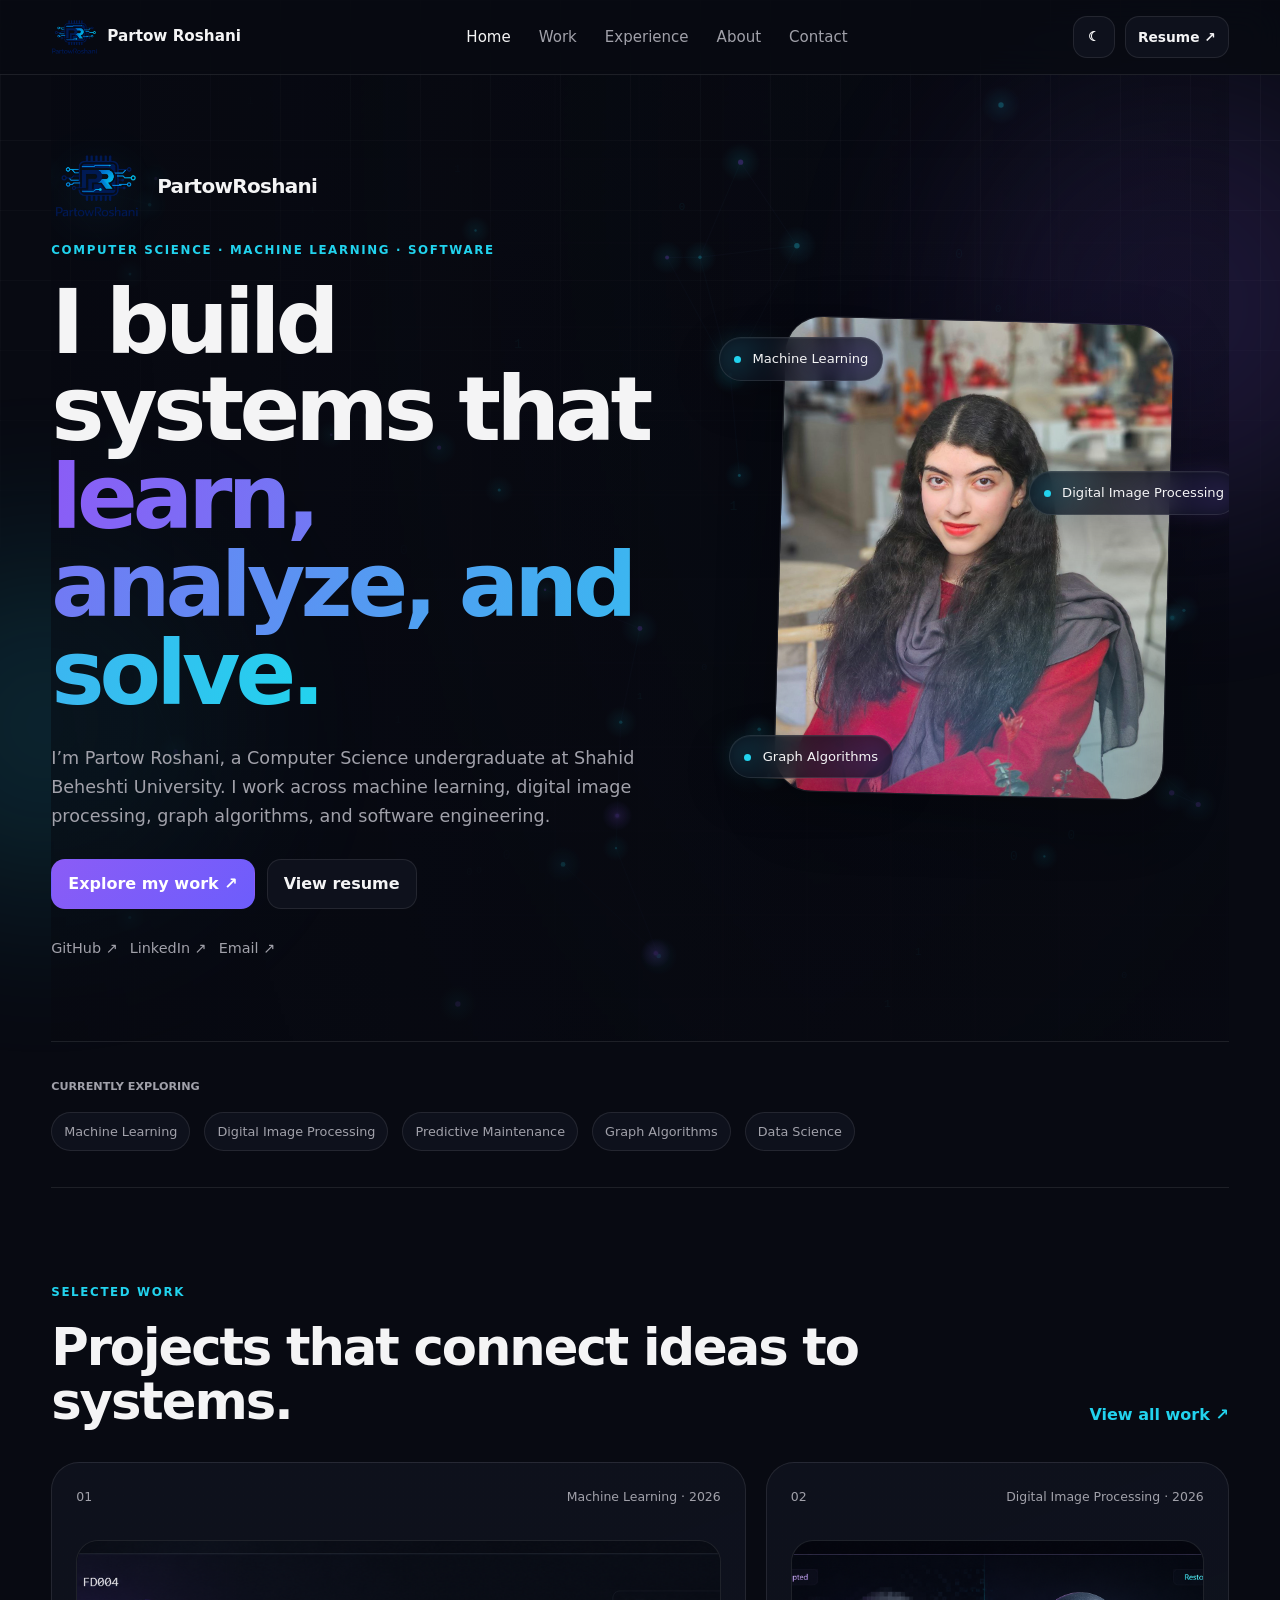
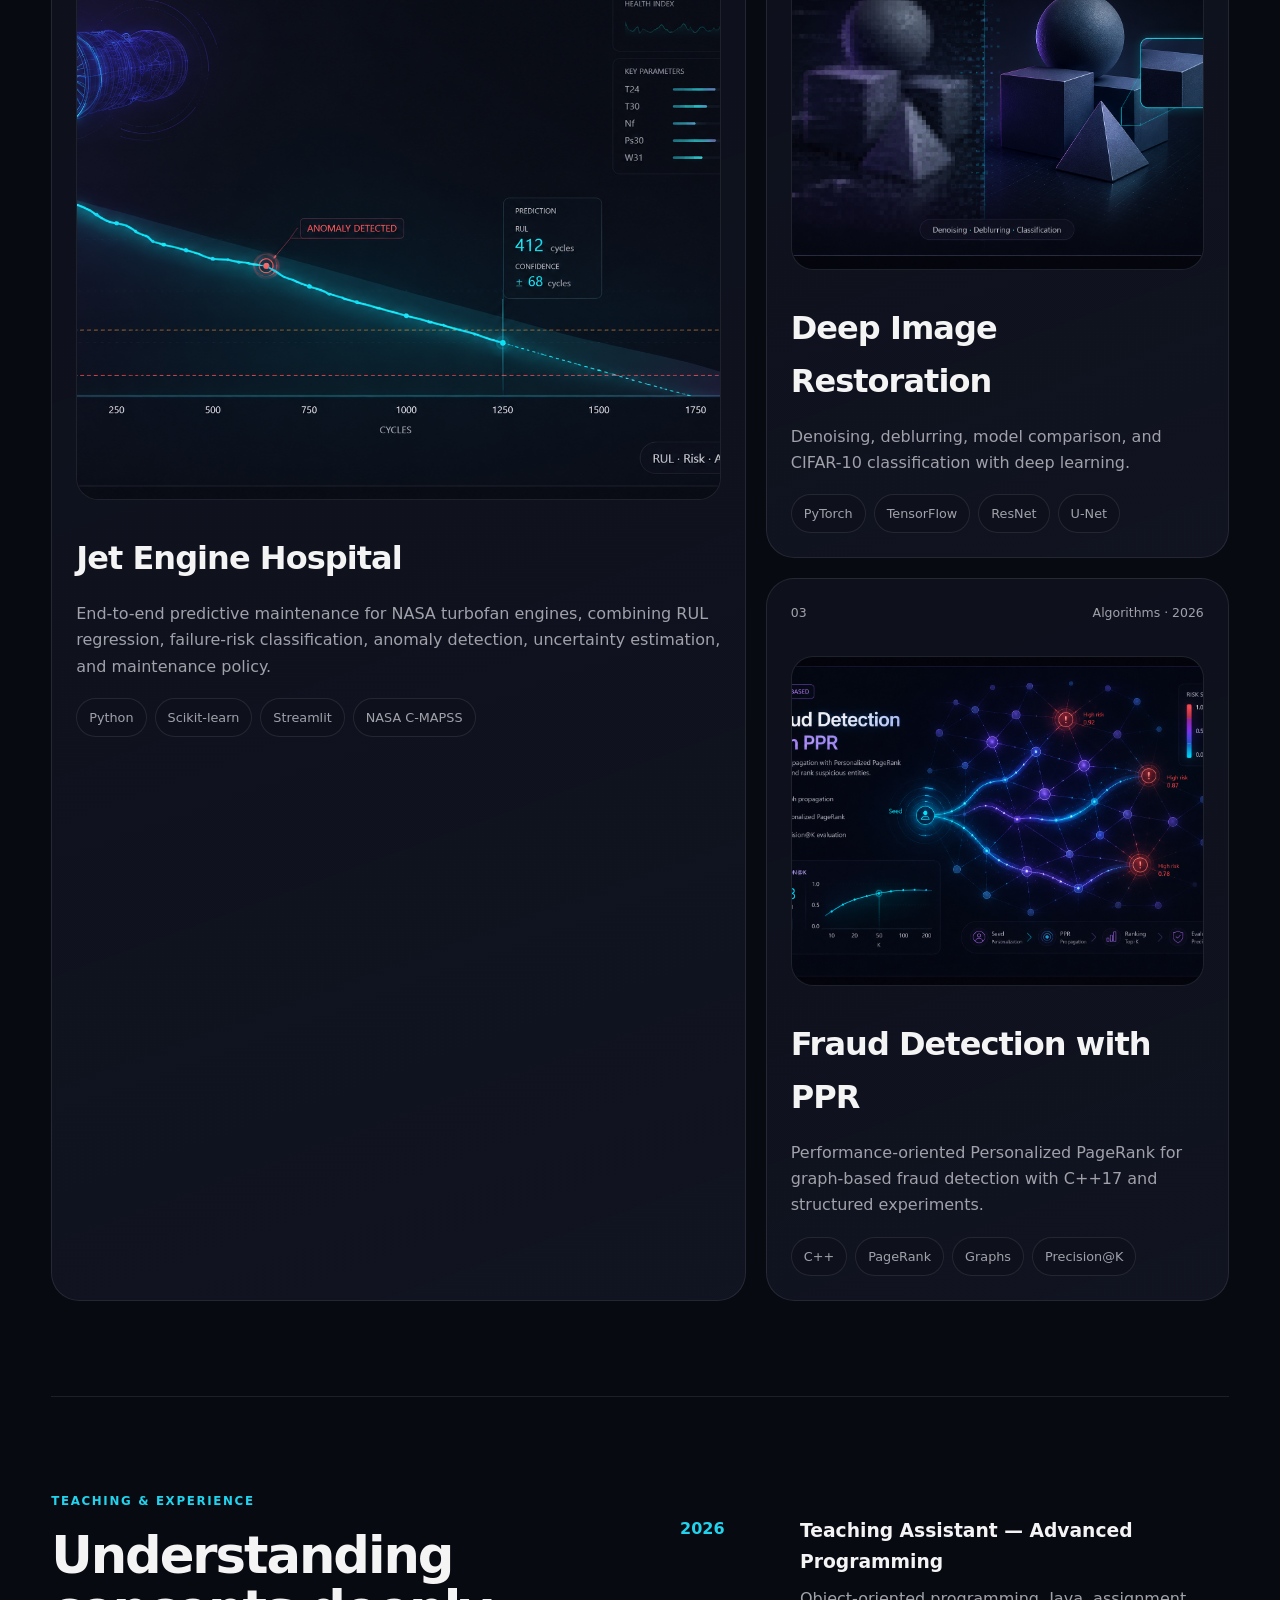
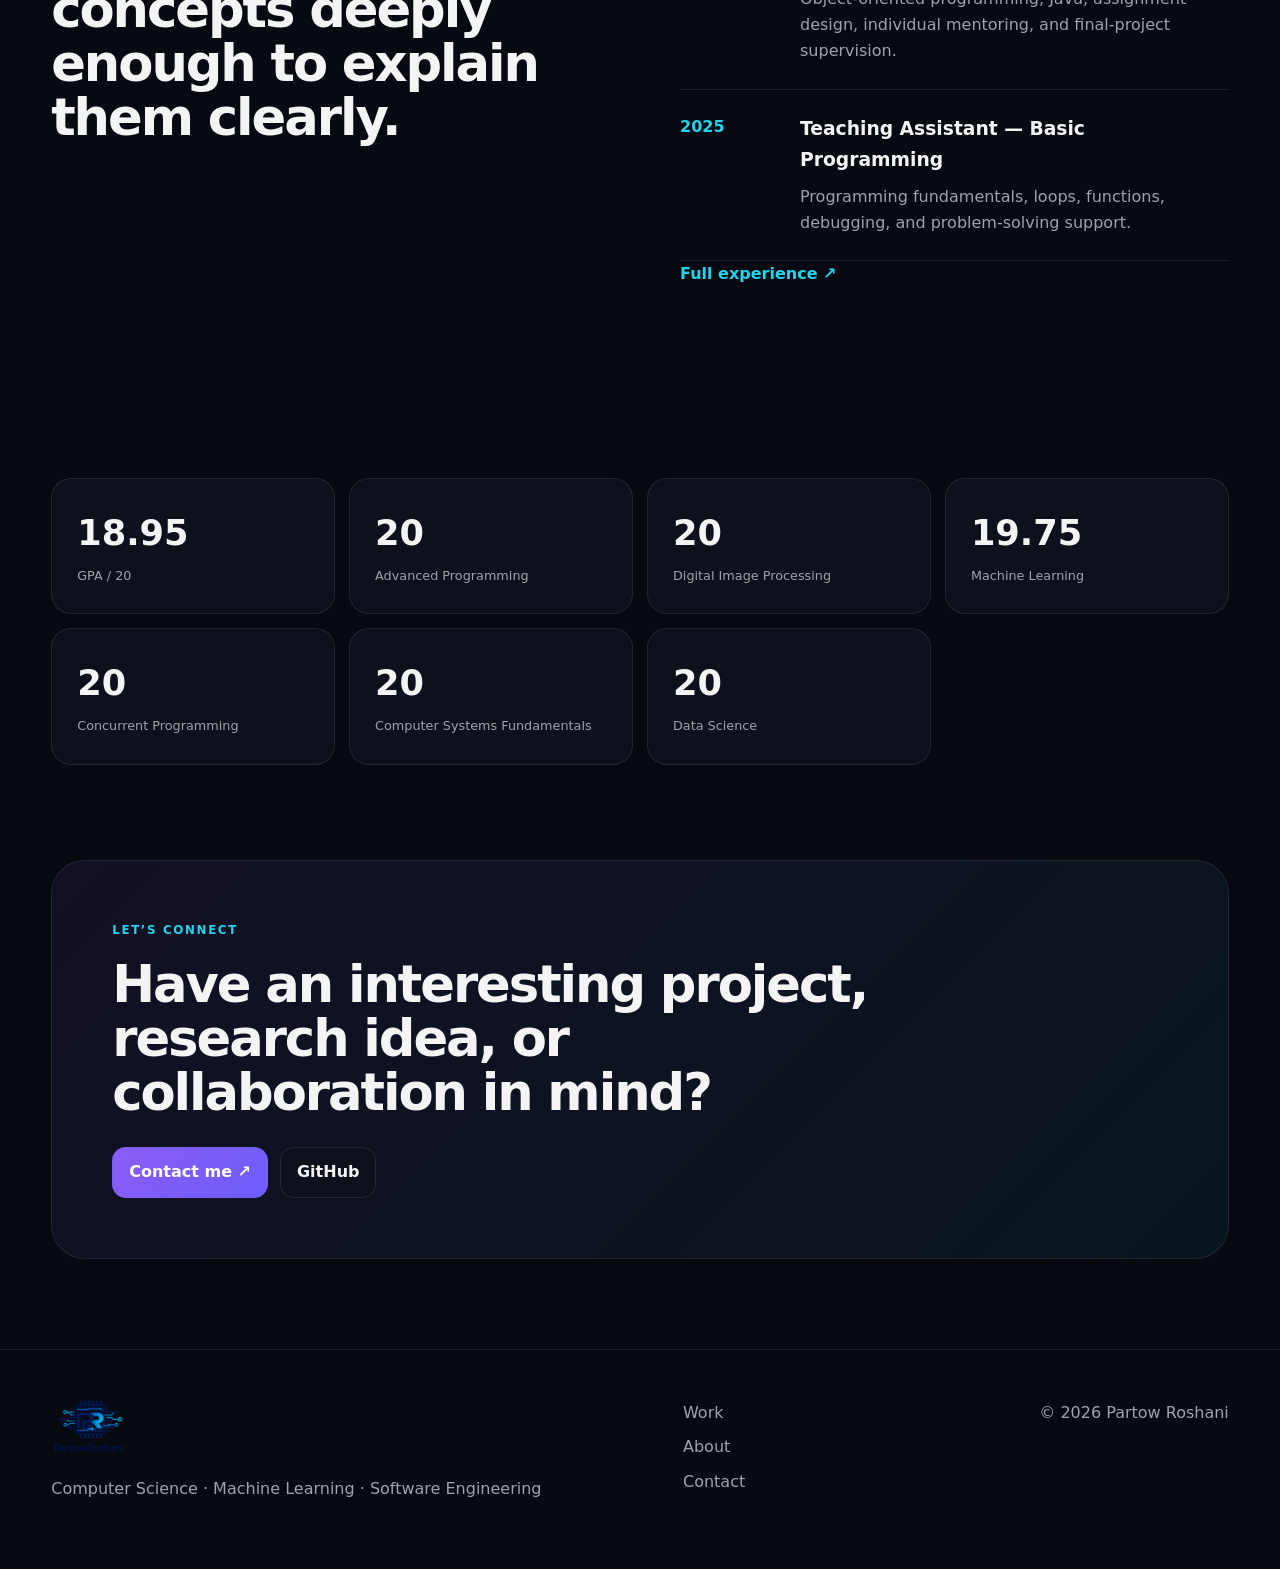
==== commit d3490c0a: "Resolve merge conflicts" ====
--- a/index.html
+++ b/index.html
@@ -8,7 +8,7 @@
 
     <meta
         name="description"
-        content="Partow Roshani — Computer Science undergraduate working on machine learning, computer vision, graph algorithms, and software engineering."
+        content="Partow Roshani — Computer Science undergraduate working on machine learning, digital image processing, graph algorithms, and software engineering."
     >
 
     <link rel="stylesheet" href="style.css">
@@ -110,7 +110,7 @@
         <p class="hero-lede">
             I’m Partow Roshani, a Computer Science undergraduate at
             Shahid Beheshti University. I work across machine learning,
-            computer vision, graph algorithms, and software engineering.
+            digital image processing, graph algorithms, and software engineering.
         </p>
 
         <div class="hero-actions">
@@ -178,7 +178,7 @@
 
         <div class="floating-card card-cv">
             <span class="mini-dot"></span>
-            Computer Vision
+            Digital Image Processing
         </div>
 
         <div class="floating-card card-graph">
@@ -233,7 +233,7 @@
     <div class="marquee-row">
 
         <span>Machine Learning</span>
-        <span>Computer Vision</span>
+        <span>Digital Image Processing</span>
         <span>Predictive Maintenance</span>
         <span>Graph Algorithms</span>
         <span>Data Science</span>
@@ -341,7 +341,7 @@
             <div class="project-meta">
 
                 <span>02</span>
-                <span>Computer Vision · 2026</span>
+                <span>Digital Image Processing · 2026</span>
 
             </div>
 
@@ -491,7 +491,7 @@
             <div>
 
                 <h3>
-                    Teaching Assistant — Introduction to Programming
+                    Teaching Assistant — Basic Programming
                 </h3>
 
                 <p>
@@ -525,7 +525,7 @@
     <div>
 
         <span class="metric">
-            18.67
+            18.95
         </span>
 
         <span class="metric-label">
@@ -560,6 +560,18 @@
 
     </div>
 
+    <div>
+
+        <span class="metric">
+            19.75
+        </span>
+
+        <span class="metric-label">
+             Machine Learning
+        </span>
+
+    </div>
+
 
     <div>
 
@@ -571,6 +583,16 @@
             Concurrent Programming
         </span>
 
+    </div>
+
+    <div>
+        <span class="metric">20</span>
+        <span class="metric-label">Computer Systems Fundamentals</span>
+    </div>
+
+    <div>
+        <span class="metric">20</span>
+        <span class="metric-label">Data Science</span>
     </div>
 
 </section>
@@ -667,4 +689,4 @@
 <script src="script.js"></script>
 
 </body>
-</html>+</html>
